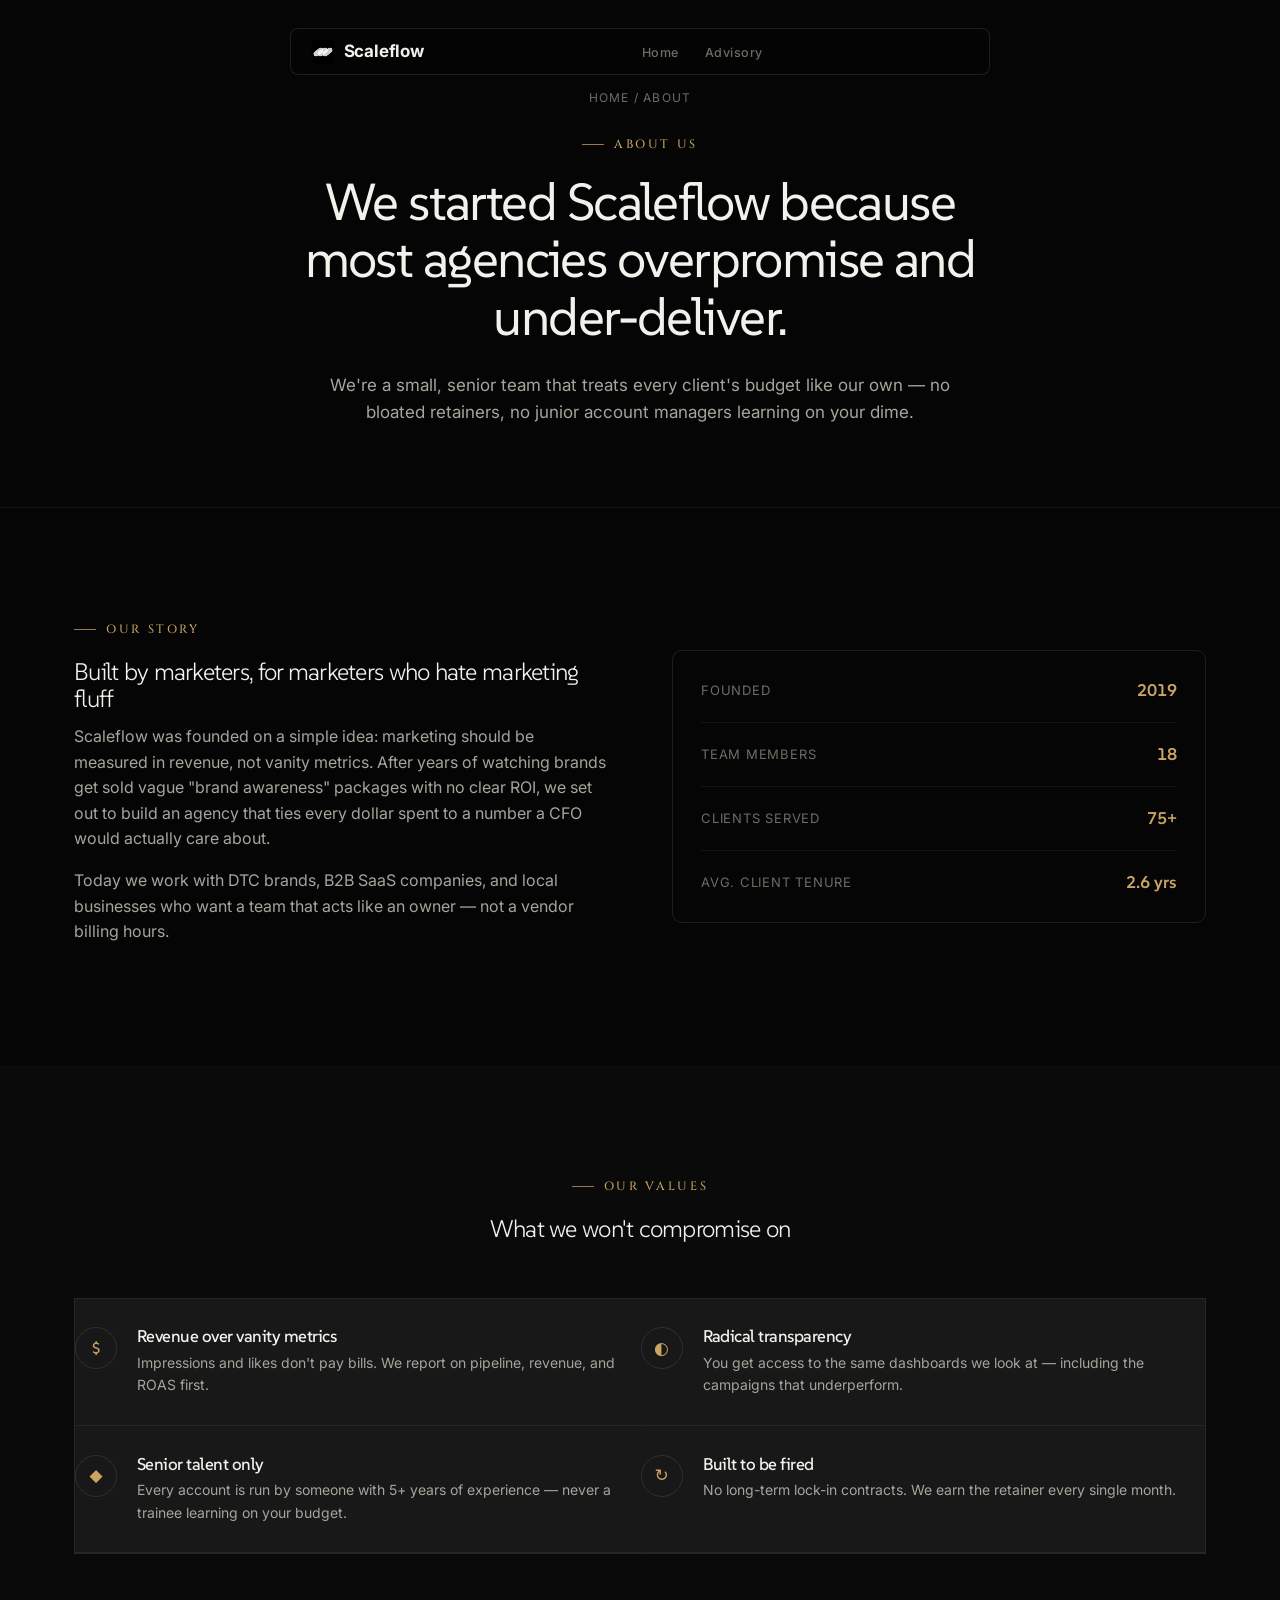
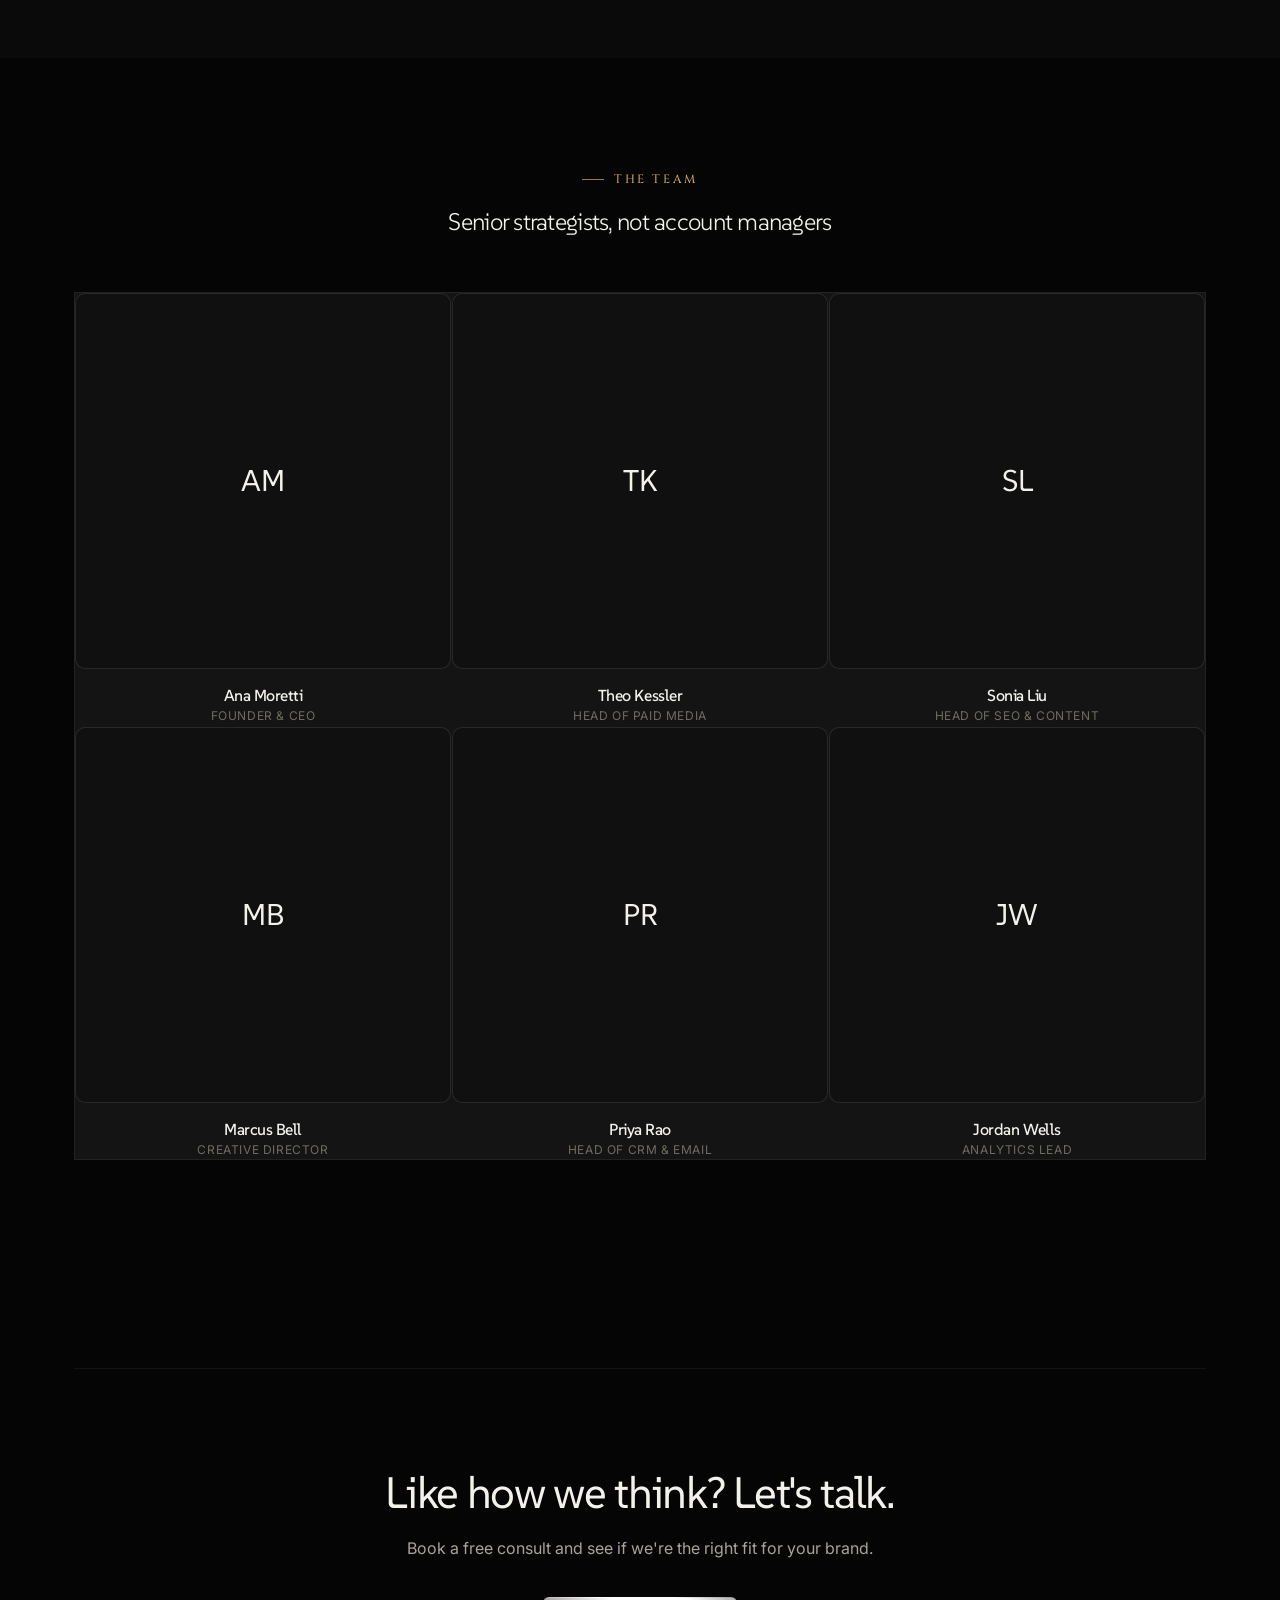
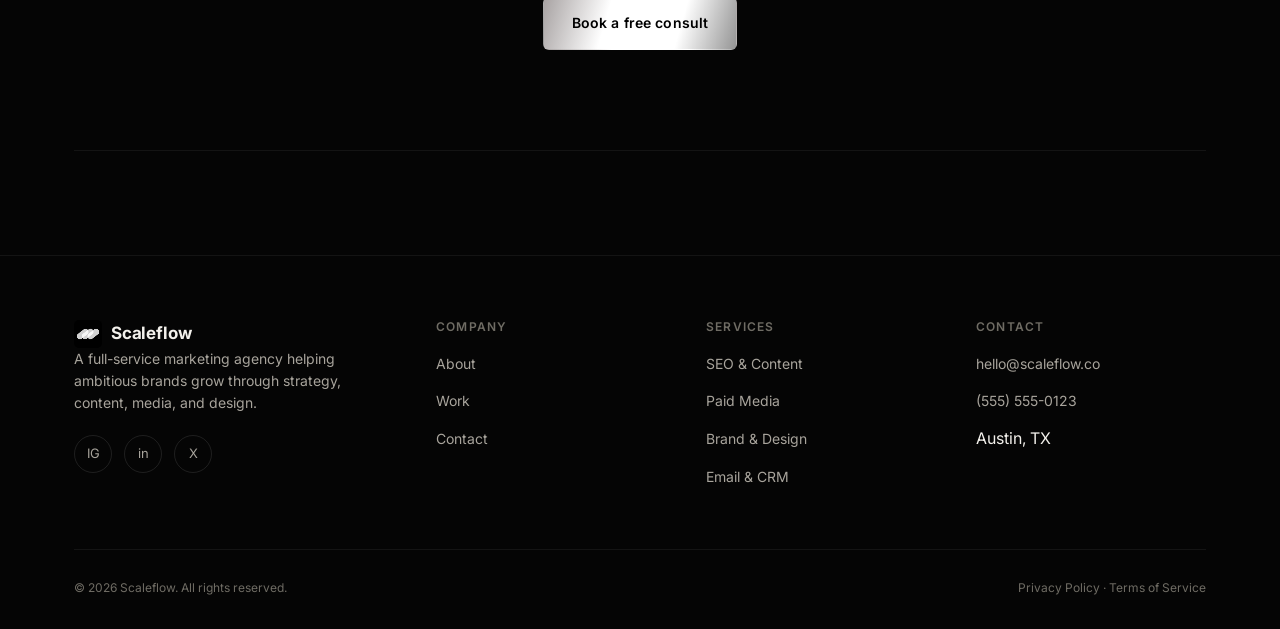
==== about.html @ 157eae17 "Wire up the logo icon and fix hero dots overlapping text - Use the icon-only mark (images/Scaleflow " ====
<!DOCTYPE html>
<html lang="en">
<head>
  <meta charset="UTF-8" />
  <meta name="viewport" content="width=device-width, initial-scale=1.0" />
  <title>About — Scaleflow</title>
  <meta name="description" content="Meet Scaleflow — our story, values, and the team behind the work." />
  <link rel="preconnect" href="https://fonts.googleapis.com" />
  <link rel="preconnect" href="https://fonts.gstatic.com" crossorigin />
  <link href="https://fonts.googleapis.com/css2?family=Inter:wght@400;500;600;700&family=Outfit:wght@300;400;500;600;700&family=SUSE:wght@300;400;500;600&family=Cinzel:wght@400;500;600&display=swap" rel="stylesheet" />
  <link rel="stylesheet" href="css/styles.css" />
</head>
<body>

  <header class="site-header">
    <nav class="nav">
      <a href="index.html" class="brand"><img src="images/Scaleflow (1).svg" alt="" class="brand-icon" />Scaleflow</a>
      <ul class="nav-links">
        <li><a href="index.html">Home</a></li>
        <li><a href="advisory.html">Advisory</a></li>
      </ul>
      <div class="nav-cta">
        <button class="nav-toggle" aria-label="Toggle menu" aria-expanded="false">
          <span></span><span></span><span></span>
        </button>
      </div>
    </nav>
  </header>

  <main>

    <section class="page-hero">
      <div class="container">
        <div class="breadcrumb"><a href="index.html">Home</a> / About</div>
        <div class="eyebrow">About us</div>
        <h1>We started Scaleflow because most agencies overpromise and under-deliver.</h1>
        <p>We're a small, senior team that treats every client's budget like our own — no bloated retainers, no junior account managers learning on your dime.</p>
      </div>
    </section>

    <section>
      <div class="container two-col">
        <div class="reveal">
          <div class="eyebrow">Our story</div>
          <h2>Built by marketers, for marketers who hate marketing fluff</h2>
          <p>Scaleflow was founded on a simple idea: marketing should be measured in revenue, not vanity metrics. After years of watching brands get sold vague "brand awareness" packages with no clear ROI, we set out to build an agency that ties every dollar spent to a number a CFO would actually care about.</p>
          <p>Today we work with DTC brands, B2B SaaS companies, and local businesses who want a team that acts like an owner — not a vendor billing hours.</p>
        </div>
        <div class="reveal">
          <div class="info-panel">
            <div class="info-row">
              <span class="k">Founded</span>
              <span class="v">2019</span>
            </div>
            <div class="info-row">
              <span class="k">Team members</span>
              <span class="v">18</span>
            </div>
            <div class="info-row">
              <span class="k">Clients served</span>
              <span class="v">75+</span>
            </div>
            <div class="info-row">
              <span class="k">Avg. client tenure</span>
              <span class="v">2.6 yrs</span>
            </div>
          </div>
        </div>
      </div>
    </section>

    <!-- Values -->
    <section style="background: var(--color-bg-alt);">
      <div class="container">
        <div class="section-head center">
          <div class="eyebrow" style="justify-content:center;">Our values</div>
          <h2>What we won't compromise on</h2>
        </div>
        <div class="grid grid-2">
          <div class="value-item reveal">
            <div class="card-icon">$</div>
            <div>
              <h3>Revenue over vanity metrics</h3>
              <p>Impressions and likes don't pay bills. We report on pipeline, revenue, and ROAS first.</p>
            </div>
          </div>
          <div class="value-item reveal">
            <div class="card-icon">◐</div>
            <div>
              <h3>Radical transparency</h3>
              <p>You get access to the same dashboards we look at — including the campaigns that underperform.</p>
            </div>
          </div>
          <div class="value-item reveal">
            <div class="card-icon">◆</div>
            <div>
              <h3>Senior talent only</h3>
              <p>Every account is run by someone with 5+ years of experience — never a trainee learning on your budget.</p>
            </div>
          </div>
          <div class="value-item reveal">
            <div class="card-icon">↻</div>
            <div>
              <h3>Built to be fired</h3>
              <p>No long-term lock-in contracts. We earn the retainer every single month.</p>
            </div>
          </div>
        </div>
      </div>
    </section>

    <!-- Team -->
    <section>
      <div class="container">
        <div class="section-head center">
          <div class="eyebrow" style="justify-content:center;">The team</div>
          <h2>Senior strategists, not account managers</h2>
        </div>
        <div class="grid grid-3">
          <div class="team-card reveal">
            <div class="team-avatar">AM</div>
            <h3>Ana Moretti</h3>
            <div class="role">Founder &amp; CEO</div>
          </div>
          <div class="team-card reveal">
            <div class="team-avatar">TK</div>
            <h3>Theo Kessler</h3>
            <div class="role">Head of Paid Media</div>
          </div>
          <div class="team-card reveal">
            <div class="team-avatar">SL</div>
            <h3>Sonia Liu</h3>
            <div class="role">Head of SEO &amp; Content</div>
          </div>
          <div class="team-card reveal">
            <div class="team-avatar">MB</div>
            <h3>Marcus Bell</h3>
            <div class="role">Creative Director</div>
          </div>
          <div class="team-card reveal">
            <div class="team-avatar">PR</div>
            <h3>Priya Rao</h3>
            <div class="role">Head of CRM &amp; Email</div>
          </div>
          <div class="team-card reveal">
            <div class="team-avatar">JW</div>
            <h3>Jordan Wells</h3>
            <div class="role">Analytics Lead</div>
          </div>
        </div>
      </div>
    </section>

    <section>
      <div class="container">
        <div class="cta-band reveal">
          <h2>Like how we think? Let's talk.</h2>
          <p>Book a free consult and see if we're the right fit for your brand.</p>
          <div class="btn-row">
            <a href="contact.html" class="btn btn-primary">Book a free consult</a>
          </div>
        </div>
      </div>
    </section>

  </main>

  <footer class="site-footer">
    <div class="container">
      <div class="footer-grid">
        <div class="footer-col footer-brand">
          <a href="index.html" class="brand"><img src="images/Scaleflow (1).svg" alt="" class="brand-icon" />Scaleflow</a>
          <p>A full-service marketing agency helping ambitious brands grow through strategy, content, media, and design.</p>
          <div class="footer-social">
            <a href="#" aria-label="Instagram">IG</a>
            <a href="#" aria-label="LinkedIn">in</a>
            <a href="#" aria-label="X / Twitter">X</a>
          </div>
        </div>
        <div class="footer-col">
          <h4>Company</h4>
          <ul>
            <li><a href="about.html">About</a></li>
            <li><a href="work.html">Work</a></li>
            <li><a href="contact.html">Contact</a></li>
          </ul>
        </div>
        <div class="footer-col">
          <h4>Services</h4>
          <ul>
            <li><a href="services.html#seo">SEO &amp; Content</a></li>
            <li><a href="services.html#paid">Paid Media</a></li>
            <li><a href="services.html#brand">Brand &amp; Design</a></li>
            <li><a href="services.html#email">Email &amp; CRM</a></li>
          </ul>
        </div>
        <div class="footer-col">
          <h4>Contact</h4>
          <ul>
            <li><a href="mailto:hello@scaleflow.co">hello@scaleflow.co</a></li>
            <li><a href="tel:+15555550123">(555) 555-0123</a></li>
            <li>Austin, TX</li>
          </ul>
        </div>
      </div>
      <div class="footer-bottom">
        <span>© <span id="year"></span> Scaleflow. All rights reserved.</span>
        <span>Privacy Policy · Terms of Service</span>
      </div>
    </div>
  </footer>

  <script src="js/main.js"></script>
</body>
</html>
---- css/styles.css ----
/* ==========================================================================
   Scaleflow — global styles
   ========================================================================== */

:root {
  --color-bg: #050505;
  --color-bg-alt: #0a0a0a;
  --color-surface: #101010;
  --color-surface-2: #161615;
  --color-border: rgba(255, 255, 255, 0.1);
  --color-border-soft: rgba(255, 255, 255, 0.06);
  --color-text: #f3f1ec;
  --color-text-dim: #a8a49c;
  --color-text-faint: #6f6c64;
  --color-accent: #c9a463;
  --color-accent-soft: #e7cd9a;
  --color-accent-deep: #9a7a4b;
  --color-accent-ink: #16130c;

  --font-display: "SUSE", system-ui, -apple-system, sans-serif;
  --font-name: "Outfit", system-ui, -apple-system, sans-serif;
  --font-serif: "Cinzel", "Iowan Old Style", "Palatino Linotype", serif;
  --font-body: "Inter", system-ui, -apple-system, sans-serif;

  --container: 1180px;
  --radius-sm: 6px;
  --radius-md: 10px;
  --radius-lg: 18px;

  --shadow-soft: 0 30px 80px -30px rgba(0, 0, 0, 0.8);
}

*,
*::before,
*::after {
  box-sizing: border-box;
}

html {
  scroll-behavior: smooth;
}

body {
  margin: 0;
  background: var(--color-bg);
  color: var(--color-text);
  font-family: var(--font-body);
  font-size: 16px;
  line-height: 1.6;
  -webkit-font-smoothing: antialiased;
}

img {
  max-width: 100%;
  display: block;
}

a {
  color: inherit;
  text-decoration: none;
}

ul {
  margin: 0;
  padding: 0;
  list-style: none;
}

h1, h2, h3, h4 {
  font-family: var(--font-display);
  font-weight: 300;
  line-height: 1.1;
  margin: 0 0 0.5em;
  letter-spacing: -0.03em;
}

p {
  margin: 0 0 1em;
  color: var(--color-text-dim);
}

.container {
  width: 100%;
  max-width: var(--container);
  margin: 0 auto;
  padding: 0 24px;
}

section {
  padding: 104px 0;
}

@media (max-width: 720px) {
  section {
    padding: 64px 0;
  }
}

.eyebrow {
  display: inline-flex;
  align-items: center;
  gap: 10px;
  font-family: var(--font-serif);
  font-size: 12px;
  font-weight: 500;
  letter-spacing: 0.22em;
  text-transform: uppercase;
  color: var(--color-accent);
  margin-bottom: 20px;
}

.eyebrow::before {
  content: "";
  width: 22px;
  height: 1px;
  background: var(--color-accent-deep);
  display: inline-block;
}

.section-head {
  max-width: 640px;
  margin-bottom: 56px;
}

.section-head.center {
  margin-left: auto;
  margin-right: auto;
  text-align: center;
}

.section-head .eyebrow {
  justify-content: flex-start;
}

.section-head.center .eyebrow {
  justify-content: center;
}

.section-head p {
  font-size: 17px;
}

/* ---------- buttons ---------- */

.btn {
  display: inline-flex;
  align-items: center;
  justify-content: center;
  gap: 10px;
  padding: 14px 28px;
  border-radius: var(--radius-sm);
  font-family: var(--font-body);
  font-weight: 600;
  font-size: 14px;
  letter-spacing: 0.01em;
  border: 1px solid transparent;
  cursor: pointer;
  transition: transform 0.18s ease, background 0.18s ease, color 0.18s ease, border-color 0.18s ease, opacity 0.18s ease;
  white-space: nowrap;
}

.btn:hover {
  transform: translateY(-1px);
}

.btn-primary {
  background: linear-gradient(-74deg, #959595 0%, #fff 30%, #fff 67%, #a8a3a3 100%);
  color: #000;
}

.btn-primary:hover {
  opacity: 0.9;
}

.btn-ghost {
  background: transparent;
  color: var(--color-text);
  border-color: var(--color-border);
}

.btn-ghost:hover {
  border-color: rgba(255, 255, 255, 0.4);
}

.btn-block {
  width: 100%;
}

/* ---------- header / nav ---------- */

.site-header {
  position: fixed;
  top: 14px;
  left: 50%;
  transform: translateX(-50%);
  z-index: 100;
  width: min(700px, calc(100% - 24px));
  border: 1px solid var(--color-border);
  border-radius: 8px;
  background: rgba(5, 5, 5, 0.88);
  backdrop-filter: blur(14px);
  -webkit-backdrop-filter: blur(14px);
  transition: border-color 0.3s ease, background 0.3s ease;
}

@media (min-width: 900px) {
  .site-header {
    top: 28px;
  }
}

.nav {
  display: flex;
  align-items: center;
  justify-content: space-between;
  gap: 12px;
  padding: 9px 9px 9px 20px;
  max-width: none;
  margin: 0;
}

.brand {
  display: flex;
  align-items: center;
  gap: 9px;
  font-family: var(--font-body);
  font-weight: 700;
  font-size: 17px;
  letter-spacing: -0.01em;
  color: var(--color-text);
  flex-shrink: 0;
}

.brand-icon {
  height: 24px;
  width: 24px;
  border-radius: 5px;
  display: block;
}

.footer-brand .brand-icon {
  height: 28px;
  width: 28px;
}

.nav-links {
  display: flex;
  align-items: center;
  gap: 26px;
}

.nav-links a {
  display: inline-flex;
  align-items: center;
  gap: 7px;
  font-size: 12.5px;
  font-weight: 500;
  letter-spacing: 0.04em;
  color: var(--color-text-faint);
  transition: color 0.15s ease, opacity 0.15s ease;
}

.nav-links a:hover {
  opacity: 0.75;
}

.nav-links a.active {
  color: var(--color-text);
}

.nav-links a.active::before {
  content: "";
  width: 6px;
  height: 6px;
  background: var(--color-text);
  transform: rotate(45deg);
  display: inline-block;
  flex-shrink: 0;
}

.nav-cta {
  display: flex;
  align-items: center;
  gap: 18px;
  flex-shrink: 0;
}

.nav-toggle {
  display: none;
  flex-direction: column;
  gap: 5px;
  background: none;
  border: none;
  cursor: pointer;
  padding: 6px;
}

.nav-toggle span {
  width: 22px;
  height: 1px;
  background: var(--color-text);
  transition: transform 0.2s ease, opacity 0.2s ease;
}

@media (max-width: 900px) {
  .nav-cta .btn-ghost {
    display: none;
  }

  .nav-toggle {
    display: flex;
  }

  .nav-links {
    position: absolute;
    top: calc(100% + 10px);
    left: 0;
    right: 0;
    flex-direction: column;
    align-items: flex-start;
    gap: 0;
    background: var(--color-bg-alt);
    border: 1px solid var(--color-border);
    border-radius: 8px;
    padding: 8px 20px 16px;
    transform: translateY(-12px);
    opacity: 0;
    pointer-events: none;
    transition: transform 0.25s ease, opacity 0.25s ease;
  }

  .nav-links.open {
    transform: translateY(0);
    opacity: 1;
    pointer-events: auto;
  }

  .nav-links a {
    padding: 14px 0;
    width: 100%;
    border-bottom: 1px solid var(--color-border-soft);
  }
}

/* ---------- glow backdrop (signature sonar-ring motif) ---------- */

.glow-backdrop {
  position: relative;
  overflow: hidden;
  background: var(--color-bg);
}

.glow-backdrop::before {
  content: "";
  position: absolute;
  inset: 0;
  background-image: repeating-radial-gradient(
    circle at 50% 118%,
    rgba(201, 164, 99, 0.16) 0px,
    rgba(201, 164, 99, 0.16) 1px,
    transparent 1px,
    transparent 54px
  );
  -webkit-mask-image: radial-gradient(circle at 50% 118%, black 0%, black 38%, transparent 72%);
  mask-image: radial-gradient(circle at 50% 118%, black 0%, black 38%, transparent 72%);
  pointer-events: none;
}

.glow-backdrop > * {
  position: relative;
}

/* ---------- hero ---------- */

.hero {
  padding: 140px 0 120px;
  text-align: center;
}

.hero-inner {
  max-width: 780px;
  margin: 0 auto;
}

.hero h1 {
  font-size: clamp(38px, 6vw, 68px);
  font-weight: 400;
}

.hero-lede {
  font-size: 18px;
  max-width: 520px;
  margin: 0 auto 40px;
}

.hero-actions {
  display: flex;
  gap: 16px;
  flex-wrap: wrap;
  justify-content: center;
  margin-bottom: 64px;
}

.hero-stats {
  display: flex;
  gap: 56px;
  flex-wrap: wrap;
  justify-content: center;
}

.hero-stat .num {
  font-family: var(--font-display);
  font-size: 30px;
  font-weight: 600;
  color: var(--color-accent);
}

.hero-stat .label {
  font-size: 12px;
  color: var(--color-text-faint);
  text-transform: uppercase;
  letter-spacing: 0.1em;
  margin-top: 4px;
}

@media (max-width: 720px) {
  .hero {
    padding: 96px 0 80px;
  }

  .hero-stats {
    gap: 32px;
  }
}

/* ---------- logo strip ---------- */

.logo-strip {
  padding: 36px 0;
  border-top: 1px solid var(--color-border-soft);
  border-bottom: 1px solid var(--color-border-soft);
  overflow: hidden;
}

.logo-strip-inner {
  display: flex;
  flex-direction: column;
  gap: 20px;
}

.logo-strip .tag {
  font-size: 12px;
  color: var(--color-text-faint);
  text-transform: uppercase;
  letter-spacing: 0.12em;
  white-space: nowrap;
  text-align: center;
}

.marquee {
  overflow: hidden;
  -webkit-mask-image: linear-gradient(90deg, transparent, black 10%, black 90%, transparent);
  mask-image: linear-gradient(90deg, transparent, black 10%, black 90%, transparent);
}

.logo-row {
  display: flex;
  align-items: center;
  gap: 64px;
  width: max-content;
  font-family: var(--font-display);
  font-weight: 500;
  font-size: 19px;
  color: var(--color-text-faint);
  animation: marquee-scroll 28s linear infinite;
}

.logo-row span {
  white-space: nowrap;
  transition: color 0.2s ease;
}

.logo-row span:hover {
  color: var(--color-accent);
}

@keyframes marquee-scroll {
  from { transform: translateX(0); }
  to { transform: translateX(-50%); }
}

@media (prefers-reduced-motion: reduce) {
  .logo-row {
    animation: none;
    flex-wrap: wrap;
    justify-content: center;
  }
}

/* ---------- cards / grids ---------- */

.grid {
  display: grid;
  gap: 1px;
  background: var(--color-border-soft);
  border: 1px solid var(--color-border-soft);
}

.grid-3 {
  grid-template-columns: repeat(3, 1fr);
}

.grid-2 {
  grid-template-columns: repeat(2, 1fr);
}

@media (max-width: 900px) {
  .grid-3 {
    grid-template-columns: repeat(2, 1fr);
  }
}

@media (max-width: 640px) {
  .grid-3,
  .grid-2 {
    grid-template-columns: 1fr;
  }
}

.card {
  background: var(--color-bg);
  padding: 36px 32px;
  transition: background 0.2s ease;
}

.card:hover {
  background: var(--color-surface);
}

.card-icon {
  width: 42px;
  height: 42px;
  border-radius: 50%;
  display: grid;
  place-items: center;
  border: 1px solid var(--color-border);
  color: var(--color-accent);
  margin-bottom: 22px;
  font-size: 17px;
  font-family: var(--font-display);
  transition: border-color 0.2s ease;
}

.card:hover .card-icon,
.value-item:hover .card-icon,
.contact-info-item:hover .card-icon {
  border-color: var(--color-accent-deep);
}

.card h3 {
  font-size: 19px;
  margin-bottom: 10px;
}

.card p {
  font-size: 15px;
  margin-bottom: 0;
}

.card .learn {
  display: inline-block;
  margin-top: 18px;
  font-size: 13px;
  font-weight: 600;
  letter-spacing: 0.04em;
  color: var(--color-accent);
  border-bottom: 1px solid var(--color-accent-deep);
  padding-bottom: 2px;
}

/* ---------- process ---------- */

.process-list {
  display: flex;
  flex-direction: column;
  border-top: 1px solid var(--color-border-soft);
}

.process-item {
  display: grid;
  grid-template-columns: 90px 1fr;
  gap: 24px;
  padding: 32px 0;
  border-bottom: 1px solid var(--color-border-soft);
  align-items: baseline;
}

.process-item .idx {
  font-family: var(--font-serif);
  font-size: 24px;
  font-weight: 500;
  color: var(--color-accent-deep);
}

.process-item h3 {
  font-size: 20px;
  margin-bottom: 6px;
}

.process-item p {
  margin-bottom: 0;
}

@media (max-width: 640px) {
  .process-item {
    grid-template-columns: 1fr;
    gap: 6px;
  }
}

/* ---------- work / portfolio ---------- */

.work-card {
  overflow: hidden;
  background: var(--color-bg);
  transition: background 0.2s ease;
}

.work-card:hover {
  background: var(--color-surface);
}

.work-thumb {
  height: 200px;
  display: flex;
  align-items: flex-end;
  padding: 20px;
  position: relative;
  background: linear-gradient(160deg, #1c1c1c, #0a0a0a);
}

.work-thumb .tag-pill {
  background: rgba(0, 0, 0, 0.5);
  border: 1px solid rgba(255, 255, 255, 0.22);
  color: #fff;
  font-size: 11px;
  font-weight: 600;
  padding: 5px 12px;
  border-radius: 999px;
  text-transform: uppercase;
  letter-spacing: 0.08em;
}

.work-body {
  padding: 28px 32px;
}

.work-body h3 {
  font-size: 18px;
  margin-bottom: 8px;
}

.work-meta {
  display: flex;
  gap: 24px;
  margin-top: 20px;
  padding-top: 20px;
  border-top: 1px solid var(--color-border-soft);
}

.work-meta .stat-num {
  font-family: var(--font-display);
  font-weight: 600;
  color: var(--color-accent);
  font-size: 19px;
  display: block;
}

.work-meta .stat-label {
  font-size: 11px;
  color: var(--color-text-faint);
  text-transform: uppercase;
  letter-spacing: 0.08em;
}

.work-filters {
  display: flex;
  gap: 10px;
  flex-wrap: wrap;
  margin-bottom: 44px;
}

.filter-btn {
  padding: 9px 18px;
  border-radius: 999px;
  border: 1px solid var(--color-border);
  background: transparent;
  color: var(--color-text-dim);
  font-family: var(--font-body);
  font-size: 13px;
  letter-spacing: 0.02em;
  cursor: pointer;
  transition: all 0.15s ease;
}

.filter-btn:hover {
  color: var(--color-text);
  border-color: rgba(255, 255, 255, 0.4);
}

.filter-btn.active {
  background: var(--color-accent);
  border-color: var(--color-accent);
  color: var(--color-accent-ink);
  font-weight: 600;
}

/* ---------- testimonials ---------- */

.testimonial-card {
  background: var(--color-bg);
  padding: 36px 32px;
}

.stars {
  color: var(--color-accent);
  letter-spacing: 2px;
  margin-bottom: 18px;
  font-size: 14px;
}

.testimonial-card blockquote {
  margin: 0 0 26px;
  font-size: 16px;
  color: var(--color-text);
  font-family: var(--font-display);
  font-weight: 400;
  line-height: 1.45;
}

.testimonial-person {
  display: flex;
  align-items: center;
  gap: 12px;
}

.avatar {
  width: 40px;
  height: 40px;
  border-radius: 50%;
  border: 1px solid var(--color-border);
  display: grid;
  place-items: center;
  color: var(--color-text);
  font-weight: 500;
  font-family: var(--font-display);
  font-size: 14px;
}

.testimonial-person .name {
  font-weight: 600;
  font-size: 14px;
}

.testimonial-person .role {
  font-size: 12px;
  color: var(--color-text-faint);
}

/* ---------- CTA band ---------- */

.cta-band {
  text-align: center;
  position: relative;
  padding: 100px 24px;
  border-top: 1px solid var(--color-border-soft);
  border-bottom: 1px solid var(--color-border-soft);
}

.cta-band h2 {
  font-size: clamp(28px, 4.4vw, 44px);
  font-weight: 400;
  max-width: 640px;
  margin: 0 auto 18px;
  position: relative;
}

.cta-band p {
  max-width: 480px;
  margin: 0 auto 36px;
  position: relative;
}

.cta-band .btn-row {
  display: flex;
  gap: 16px;
  justify-content: center;
  flex-wrap: wrap;
  position: relative;
}

@media (max-width: 640px) {
  .cta-band {
    padding: 64px 24px;
  }
}

/* ---------- footer ---------- */

.site-footer {
  border-top: 1px solid var(--color-border-soft);
  padding: 64px 0 32px;
}

.footer-grid {
  display: grid;
  grid-template-columns: 1.4fr 1fr 1fr 1fr;
  gap: 40px;
  margin-bottom: 48px;
}

@media (max-width: 900px) {
  .footer-grid {
    grid-template-columns: 1fr 1fr;
  }
}

@media (max-width: 560px) {
  .footer-grid {
    grid-template-columns: 1fr;
  }
}

.footer-col h4 {
  font-size: 12px;
  text-transform: uppercase;
  letter-spacing: 0.1em;
  color: var(--color-text-faint);
  margin-bottom: 18px;
  font-family: var(--font-body);
  font-weight: 600;
}

.footer-col ul li {
  margin-bottom: 12px;
}

.footer-col ul a {
  font-size: 14px;
  color: var(--color-text-dim);
  transition: color 0.15s ease;
}

.footer-col ul a:hover {
  color: var(--color-text);
}

.footer-brand p {
  font-size: 14px;
  max-width: 280px;
}

.footer-social {
  display: flex;
  gap: 12px;
  margin-top: 20px;
}

.footer-social a {
  width: 38px;
  height: 38px;
  border-radius: 50%;
  border: 1px solid var(--color-border);
  display: grid;
  place-items: center;
  font-size: 13px;
  color: var(--color-text-dim);
  transition: all 0.15s ease;
}

.footer-social a:hover {
  border-color: var(--color-accent-deep);
  color: var(--color-accent);
}

.footer-bottom {
  display: flex;
  justify-content: space-between;
  align-items: center;
  flex-wrap: wrap;
  gap: 12px;
  padding-top: 28px;
  border-top: 1px solid var(--color-border-soft);
  font-size: 12px;
  color: var(--color-text-faint);
}

/* ---------- page hero (inner pages) ---------- */

.page-hero {
  padding: 88px 0 64px;
  border-bottom: 1px solid var(--color-border-soft);
  text-align: center;
}

.page-hero .container {
  max-width: 720px;
}

.page-hero h1 {
  font-size: clamp(32px, 5.4vw, 52px);
  font-weight: 400;
}

.page-hero p {
  font-size: 17px;
}

.breadcrumb {
  font-size: 12px;
  color: var(--color-text-faint);
  margin-bottom: 20px;
  text-transform: uppercase;
  letter-spacing: 0.1em;
}

.breadcrumb a {
  color: var(--color-text-faint);
}

.breadcrumb a:hover {
  color: var(--color-text);
}

/* ---------- services detail ---------- */

.service-detail {
  display: grid;
  grid-template-columns: 60px 1fr;
  gap: 28px;
  padding: 44px 0;
  border-bottom: 1px solid var(--color-border-soft);
}

.service-detail:last-child {
  border-bottom: none;
}

.service-detail .num {
  font-family: var(--font-serif);
  font-size: 15px;
  color: var(--color-accent-deep);
  font-weight: 500;
}

.service-detail h3 {
  font-size: 25px;
  font-weight: 400;
  margin-bottom: 12px;
}

.service-detail .tags {
  display: flex;
  gap: 8px;
  flex-wrap: wrap;
  margin-top: 20px;
}

.service-detail .tags span {
  font-size: 11px;
  padding: 6px 13px;
  border-radius: 999px;
  color: var(--color-text-dim);
  border: 1px solid var(--color-border);
  text-transform: uppercase;
  letter-spacing: 0.05em;
}

@media (max-width: 640px) {
  .service-detail {
    grid-template-columns: 1fr;
    gap: 12px;
  }
}

/* ---------- pricing ---------- */

.pricing-card {
  background: var(--color-bg);
  border: 1px solid var(--color-border);
  border-radius: var(--radius-md);
  padding: 40px 32px;
  display: flex;
  flex-direction: column;
}

.pricing-card.featured {
  border-color: var(--color-accent-deep);
  background: var(--color-surface);
  position: relative;
}

.pricing-badge {
  position: absolute;
  top: -14px;
  right: 24px;
  background: linear-gradient(135deg, var(--color-accent-soft), var(--color-accent-deep));
  color: var(--color-accent-ink);
  font-size: 11px;
  font-weight: 700;
  padding: 6px 14px;
  border-radius: 999px;
  text-transform: uppercase;
  letter-spacing: 0.06em;
}

.pricing-card h3 {
  font-weight: 400;
  font-size: 20px;
}

.pricing-card .price {
  font-family: var(--font-display);
  font-size: 40px;
  font-weight: 400;
  margin: 16px 0 4px;
}

.pricing-card .price span {
  font-size: 13px;
  color: var(--color-text-faint);
  font-weight: 400;
  font-family: var(--font-body);
}

.pricing-card ul {
  margin: 26px 0 30px;
  flex-grow: 1;
}

.pricing-card ul li {
  font-size: 14px;
  color: var(--color-text-dim);
  padding: 8px 0;
  display: flex;
  gap: 10px;
  align-items: flex-start;
  border-top: 1px solid var(--color-border-soft);
}

.pricing-card ul li:first-child {
  border-top: none;
}

.pricing-card ul li::before {
  content: "＋";
  color: var(--color-text-faint);
}

/* ---------- team ---------- */

.team-card {
  text-align: center;
}

.team-avatar {
  width: 100%;
  aspect-ratio: 1;
  border-radius: var(--radius-md);
  background: var(--color-surface);
  border: 1px solid var(--color-border);
  display: grid;
  place-items: center;
  font-family: var(--font-display);
  font-size: 30px;
  font-weight: 400;
  color: var(--color-text);
  margin-bottom: 18px;
}

.team-card h3 {
  font-size: 16px;
  margin-bottom: 2px;
  font-weight: 500;
}

.team-card .role {
  font-size: 12px;
  color: var(--color-text-faint);
  text-transform: uppercase;
  letter-spacing: 0.05em;
}

/* ---------- values ---------- */

.value-item {
  display: flex;
  gap: 20px;
  align-items: flex-start;
  padding: 28px 0;
  border-bottom: 1px solid var(--color-border-soft);
}

.value-item .card-icon {
  flex-shrink: 0;
  margin-bottom: 0;
}

.value-item h3 {
  font-size: 17px;
  margin-bottom: 6px;
  font-weight: 500;
}

.value-item p {
  font-size: 14px;
  margin-bottom: 0;
}

/* ---------- contact ---------- */

.contact-grid {
  display: grid;
  grid-template-columns: 1fr 1fr;
  gap: 64px;
  align-items: flex-start;
}

@media (max-width: 900px) {
  .contact-grid {
    grid-template-columns: 1fr;
  }
}

.contact-info-item {
  display: flex;
  gap: 18px;
  padding: 22px 0;
  border-bottom: 1px solid var(--color-border-soft);
}

.contact-info-item:first-child {
  padding-top: 0;
}

.contact-info-item .card-icon {
  margin-bottom: 0;
  flex-shrink: 0;
}

.contact-info-item h4 {
  font-size: 14px;
  margin-bottom: 4px;
  font-weight: 500;
}

.contact-info-item p {
  font-size: 14px;
  margin-bottom: 0;
}

.form-field {
  margin-bottom: 22px;
}

.form-field label {
  display: block;
  font-size: 12px;
  font-weight: 600;
  color: var(--color-text-faint);
  margin-bottom: 9px;
  text-transform: uppercase;
  letter-spacing: 0.08em;
}

.form-field input,
.form-field select,
.form-field textarea {
  width: 100%;
  background: var(--color-surface);
  border: 1px solid var(--color-border);
  border-radius: var(--radius-sm);
  padding: 13px 16px;
  color: var(--color-text);
  font-family: var(--font-body);
  font-size: 15px;
  transition: border-color 0.15s ease;
}

.form-field input:focus,
.form-field select:focus,
.form-field textarea:focus {
  outline: none;
  border-color: var(--color-accent-deep);
}

.form-field textarea {
  resize: vertical;
  min-height: 120px;
}

.form-row {
  display: grid;
  grid-template-columns: 1fr 1fr;
  gap: 16px;
}

@media (max-width: 560px) {
  .form-row {
    grid-template-columns: 1fr;
  }
}

.form-note {
  font-size: 12px;
  color: var(--color-text-faint);
  margin-top: 16px;
}

.form-success {
  display: none;
  background: var(--color-surface);
  border: 1px solid var(--color-border);
  border-radius: var(--radius-md);
  padding: 36px;
  text-align: center;
}

.form-success.visible {
  display: block;
}

.form-success .icon {
  width: 50px;
  height: 50px;
  border-radius: 50%;
  border: 1px solid var(--color-border);
  color: var(--color-text);
  display: grid;
  place-items: center;
  margin: 0 auto 18px;
  font-size: 20px;
  font-family: var(--font-display);
}

.form-success h3 {
  font-weight: 400;
}

/* ---------- faq ---------- */

.faq-list {
  display: flex;
  flex-direction: column;
  gap: 10px;
}

.faq-item {
  border: 1px solid var(--color-border-soft);
  border-radius: var(--radius-sm);
  padding: 0 22px;
}

.faq-question {
  width: 100%;
  background: none;
  border: none;
  color: var(--color-text);
  text-align: left;
  padding: 22px 0;
  font-family: var(--font-body);
  font-size: 15px;
  font-weight: 600;
  cursor: pointer;
  display: flex;
  justify-content: space-between;
  align-items: center;
  gap: 20px;
}

.faq-icon {
  font-size: 17px;
  color: var(--color-text-faint);
  transition: transform 0.2s ease;
  flex-shrink: 0;
}

.faq-item.open .faq-icon {
  transform: rotate(45deg);
}

.faq-answer {
  max-height: 0;
  overflow: hidden;
  transition: max-height 0.25s ease;
}

.faq-answer p {
  padding-bottom: 22px;
  font-size: 14px;
  margin: 0;
}

/* ---------- reveal animation ---------- */

.reveal {
  opacity: 0;
  transform: translateY(18px);
  transition: opacity 0.6s ease, transform 0.6s ease;
}

.reveal.in-view {
  opacity: 1;
  transform: translateY(0);
}

/* ---------- misc ---------- */

.two-col {
  display: grid;
  grid-template-columns: 1fr 1fr;
  gap: 64px;
  align-items: center;
}

@media (max-width: 900px) {
  .two-col {
    grid-template-columns: 1fr;
    gap: 32px;
  }
}

.info-panel {
  border: 1px solid var(--color-border);
  border-radius: var(--radius-md);
  padding: 8px 28px;
}

.info-row {
  display: flex;
  align-items: center;
  justify-content: space-between;
  padding: 18px 0;
  border-bottom: 1px solid var(--color-border-soft);
}

.info-row:last-child {
  border-bottom: none;
}

.info-row .k {
  font-size: 13px;
  color: var(--color-text-faint);
  text-transform: uppercase;
  letter-spacing: 0.06em;
}

.info-row .v {
  font-family: var(--font-display);
  font-weight: 600;
  color: var(--color-accent);
  font-size: 17px;
}

.stat-block {
  display: grid;
  grid-template-columns: repeat(4, 1fr);
  gap: 24px;
  text-align: center;
}

@media (max-width: 720px) {
  .stat-block {
    grid-template-columns: repeat(2, 1fr);
  }
}

.stat-block .num {
  font-family: var(--font-display);
  font-size: clamp(32px, 4vw, 44px);
  font-weight: 600;
  color: var(--color-accent);
}

.stat-block .label {
  font-size: 12px;
  color: var(--color-text-faint);
  text-transform: uppercase;
  letter-spacing: 0.08em;
}

.divider-line {
  height: 1px;
  background: var(--color-border-soft);
  border: none;
  margin: 0;
}

/* ---------- full-height hero ---------- */

.real-hero {
  position: relative;
  padding: 0;
  min-height: 640px;
  height: 100vh;
  max-height: 900px;
  width: 100%;
  overflow: hidden;
  display: flex;
  align-items: center;
  justify-content: center;
  text-align: center;
  background:
    radial-gradient(ellipse 80% 60% at 50% 20%, rgba(255, 255, 255, 0.08), transparent 60%),
    linear-gradient(180deg, #131313 0%, #050505 65%, #000 100%);
}

.real-hero::before {
  content: "";
  position: absolute;
  inset: 0;
  background-image: repeating-linear-gradient(
    115deg,
    rgba(255, 255, 255, 0.035) 0px,
    rgba(255, 255, 255, 0.035) 1px,
    transparent 1px,
    transparent 46px
  );
}

.world-dots {
  position: absolute;
  left: 50%;
  bottom: -6%;
  top: auto;
  transform: translateX(-50%);
  width: min(1400px, 150%);
  max-width: none;
  opacity: 0.16;
  pointer-events: none;
  -webkit-mask-image: linear-gradient(to top, black 0%, black 8%, transparent 28%);
  mask-image: linear-gradient(to top, black 0%, black 8%, transparent 28%);
}

.real-hero .container {
  position: relative;
  max-width: 760px;
}

.real-hero h1 {
  font-size: clamp(36px, 6.4vw, 70px);
  font-weight: 300;
  letter-spacing: -0.03em;
  color: #fff;
}

.real-hero p {
  margin: 20px auto 0;
  max-width: 620px;
  font-size: clamp(15px, 1.6vw, 18px);
  color: rgba(255, 255, 255, 0.85);
  line-height: 1.65;
}

@media (max-width: 720px) {
  .real-hero {
    min-height: 560px;
  }
}

/* ---------- brand marquee ("Our Work") ---------- */

.brand-marquee-wrap {
  overflow: hidden;
  -webkit-mask-image: linear-gradient(90deg, transparent, black 200px, black calc(100% - 200px), transparent);
  mask-image: linear-gradient(90deg, transparent, black 200px, black calc(100% - 200px), transparent);
}

.brand-marquee-track {
  display: flex;
  gap: 16px;
  width: max-content;
  animation: marquee-scroll 34s linear infinite;
}

.brand-marquee-wrap:hover .brand-marquee-track {
  animation-play-state: paused;
}

@media (prefers-reduced-motion: reduce) {
  .brand-marquee-track {
    animation: none;
    flex-wrap: wrap;
  }
}

.brand-tile {
  position: relative;
  flex-shrink: 0;
  width: 360px;
  height: 270px;
  border-radius: 6px;
  overflow: hidden;
  background: linear-gradient(150deg, #1e1e1e, #0a0a0a 70%);
  display: flex;
  align-items: center;
  justify-content: center;
}

.brand-tile::after {
  content: "";
  position: absolute;
  inset: 0;
  background: linear-gradient(0deg, rgba(0, 0, 0, 0.6), rgba(0, 0, 0, 0.2) 55%, transparent);
}

.brand-tile span {
  position: relative;
  z-index: 1;
  font-family: var(--font-display);
  font-weight: 400;
  font-size: 22px;
  color: #fff;
}

@media (max-width: 560px) {
  .brand-tile {
    width: 280px;
    height: 210px;
  }
}

/* ---------- stat strip (What we've built) ---------- */

.stat-strip {
  display: grid;
  grid-template-columns: repeat(4, 1fr);
  gap: 24px;
  max-width: 900px;
  margin: 0 auto;
  text-align: center;
}

@media (max-width: 720px) {
  .stat-strip {
    grid-template-columns: repeat(2, 1fr);
  }
}

.stat-strip-item {
  display: flex;
  flex-direction: column;
  align-items: center;
}

.stat-strip-item .label {
  display: inline-flex;
  max-width: 100%;
  background: #1a1a1a;
  border: 1px solid rgba(255, 255, 255, 0.05);
  border-radius: 6px;
  padding: 4px 16px;
  font-family: var(--font-body);
  font-size: 13px;
  color: var(--color-text-dim);
}

.stat-strip-item .num {
  margin-top: 8px;
  font-family: var(--font-display);
  font-weight: 300;
  font-size: clamp(28px, 3.4vw, 41px);
  line-height: 1.2;
  color: #fff;
  white-space: nowrap;
}

/* ---------- founders ---------- */

.founders-intro {
  max-width: 640px;
  margin: 0 auto 56px;
  text-align: center;
}

.founders-intro p {
  font-size: 16px;
}

.founder-grid {
  display: grid;
  grid-template-columns: repeat(3, 1fr);
  gap: 20px;
}

@media (max-width: 720px) {
  .founder-grid {
    grid-template-columns: 1fr;
  }
}

.founder-card {
  position: relative;
  aspect-ratio: 4 / 5;
  border-radius: 6px;
  border: 1px solid rgba(255, 255, 255, 0.12);
  overflow: hidden;
  background: linear-gradient(160deg, var(--founder-tone, #2a2a2a), #0a0a0a 75%);
  transition: transform 0.4s ease;
}

.founder-card:hover {
  transform: scale(1.01);
}

.founder-card::after {
  content: "";
  position: absolute;
  inset: 0;
  background: linear-gradient(180deg, transparent 40%, rgba(0, 0, 0, 0.55) 75%, rgba(0, 0, 0, 0.85) 100%);
}

.founder-role {
  position: absolute;
  top: 16px;
  left: 16px;
  z-index: 1;
  display: inline-flex;
  align-items: center;
  border-radius: 6px;
  border: 1px solid rgba(255, 255, 255, 0.15);
  background: rgba(0, 0, 0, 0.6);
  backdrop-filter: blur(4px);
  padding: 4px 12px;
  font-family: var(--font-body);
  font-size: 12px;
  font-weight: 500;
  color: #fff;
}

.founder-text {
  position: absolute;
  z-index: 1;
  inset-inline: 0;
  bottom: 0;
  padding: 20px;
}

.founder-text h3 {
  font-family: var(--font-name);
  font-weight: 300;
  font-size: 21px;
  color: #fff;
  margin: 0;
}

.founder-text p {
  margin: 8px 0 0;
  font-size: 14px;
  color: rgba(255, 255, 255, 0.85);
}

.work-with-us {
  text-align: center;
  margin-top: 44px;
}

/* ---------- accolades marquee ---------- */

.accolade-strip {
  overflow: hidden;
  -webkit-mask-image: linear-gradient(90deg, transparent, black 60px, black calc(100% - 60px), transparent);
  mask-image: linear-gradient(90deg, transparent, black 60px, black calc(100% - 60px), transparent);
}

.accolade-track {
  display: flex;
  gap: 24px;
  width: max-content;
  animation: marquee-scroll 50s linear infinite;
}

.accolade-strip:hover .accolade-track {
  animation-play-state: paused;
}

@media (prefers-reduced-motion: reduce) {
  .accolade-track {
    animation: none;
    flex-wrap: wrap;
  }
}

.accolade-card {
  position: relative;
  flex: 0 0 260px;
  height: 387px;
  border-radius: 5px;
  overflow: hidden;
  background: linear-gradient(165deg, var(--accolade-tone, #1c1c1c), #050505 70%);
  box-shadow:
    inset 0 1px 0 0 rgba(255, 255, 255, 0.1),
    0 30px 50px 0 rgba(0, 0, 0, 0.4);
}

@media (min-width: 640px) {
  .accolade-card {
    flex-basis: 360px;
    height: 536px;
  }
}

.accolade-card-inner {
  position: relative;
  z-index: 1;
  padding: 24px;
}

.accolade-card-head {
  display: flex;
  align-items: center;
  gap: 12px;
}

.accolade-card .mark {
  width: 40px;
  height: 40px;
  flex-shrink: 0;
  border-radius: 6px;
  border: 1px solid rgba(255, 255, 255, 0.1);
  background: rgba(255, 255, 255, 0.05);
  display: grid;
  place-items: center;
  font-family: var(--font-display);
  font-size: 15px;
  color: #fff;
}

.accolade-card h4 {
  font-family: var(--font-body);
  font-weight: 400;
  font-size: 18px;
  color: #fff;
  margin: 0;
  flex: 1;
  min-width: 0;
}

.accolade-card p {
  margin: 18px 0 0;
  font-size: 16px;
  font-weight: 500;
  line-height: 1.6;
  color: #fff;
}

/* ---------- blueprint grid ---------- */

.blueprint-grid {
  display: grid;
  grid-template-columns: repeat(2, 1fr);
  gap: 20px;
  max-width: 1000px;
  margin: 0 auto;
}

@media (max-width: 720px) {
  .blueprint-grid {
    grid-template-columns: 1fr;
  }
}

.blueprint-card {
  border-radius: 6px;
  border: 1px solid rgba(255, 255, 255, 0.12);
  background: #000;
  padding: 20px;
}

.blueprint-media {
  aspect-ratio: 16 / 10;
  border-radius: 4px;
  overflow: hidden;
  background: linear-gradient(155deg, var(--blueprint-tone, #202020), #050505 70%);
}

.blueprint-card h3 {
  margin: 16px 0 0;
  font-family: var(--font-body);
  font-weight: 500;
  font-size: 18px;
  letter-spacing: -0.01em;
  color: var(--color-text);
}

.blueprint-card p {
  margin: 8px 0 0;
  font-size: 14px;
  line-height: 1.6;
}

.blueprint-card p strong {
  color: rgba(255, 255, 255, 0.85);
  font-weight: 600;
}

/* ---------- inside grid (top-labeled image tiles) ---------- */

.inside-grid {
  display: grid;
  grid-template-columns: repeat(2, 1fr);
  gap: 20px;
}

@media (max-width: 720px) {
  .inside-grid {
    grid-template-columns: 1fr;
  }
}

.inside-card {
  position: relative;
  aspect-ratio: 3 / 2;
  border-radius: 6px;
  border: 1px solid rgba(255, 255, 255, 0.1);
  overflow: hidden;
  background: linear-gradient(155deg, var(--inside-tone, #1e1e1e), #0a0a0a 70%);
}

.inside-text {
  position: absolute;
  inset-inline: 0;
  top: 32px;
  padding: 0 32px;
  display: flex;
  flex-direction: column;
  gap: 8px;
}

.inside-text h3 {
  font-family: var(--font-name);
  font-weight: 400;
  font-size: 22px;
  color: #fff;
  margin: 0;
}

.inside-text p {
  margin: 0;
  font-size: 15px;
  font-weight: 500;
  color: rgba(255, 255, 255, 0.6);
  max-width: 320px;
}

/* ---------- hero button row ---------- */

.hero-btn-row {
  position: relative;
  margin-top: 32px;
  display: flex;
  gap: 16px;
  justify-content: center;
  flex-wrap: wrap;
}

/* ---------- closing CTA ---------- */

.exclusive-cta {
  text-align: center;
  max-width: 1200px;
  margin: 0 auto;
  padding: 0 24px;
}

.exclusive-cta h2 {
  font-size: clamp(30px, 4.6vw, 48px);
  font-weight: 300;
  max-width: 640px;
  margin: 0 auto 14px;
}

.exclusive-cta p {
  max-width: 440px;
  margin: 0 auto 32px;
  font-size: 16px;
}
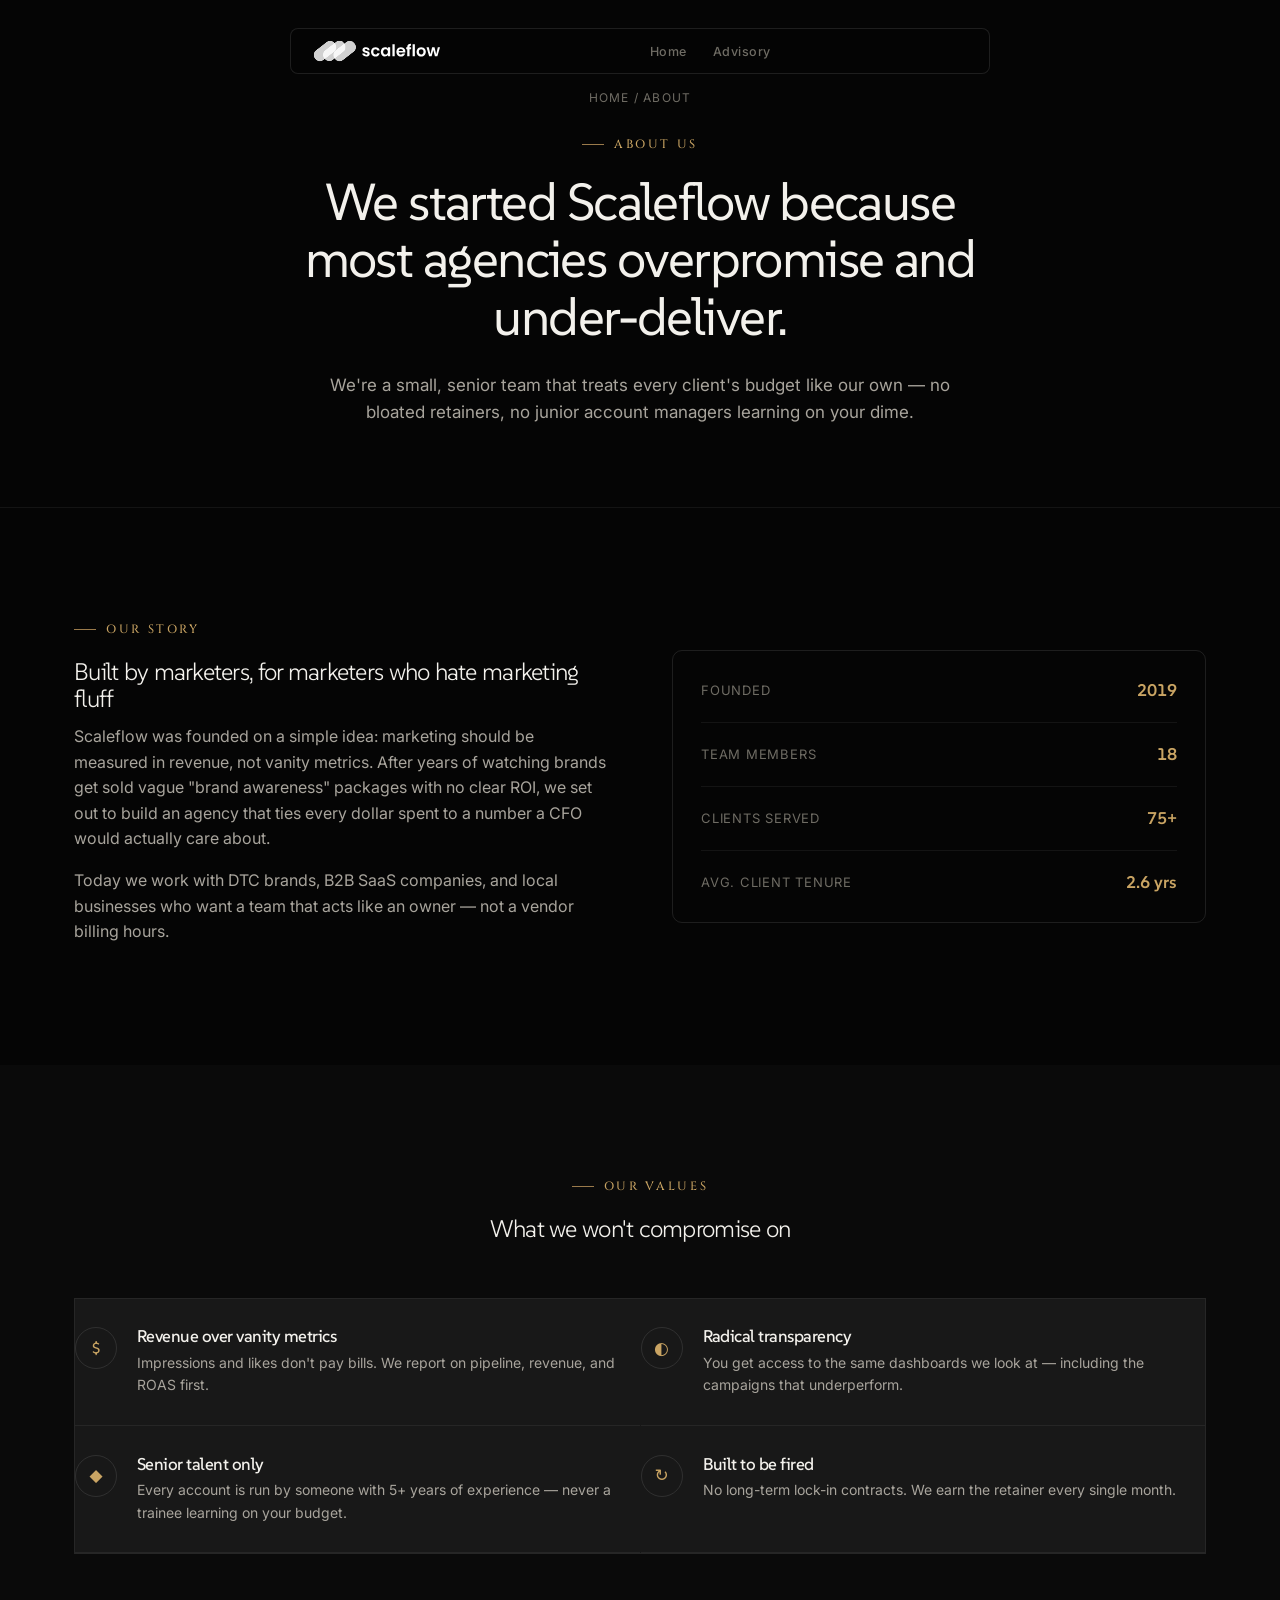
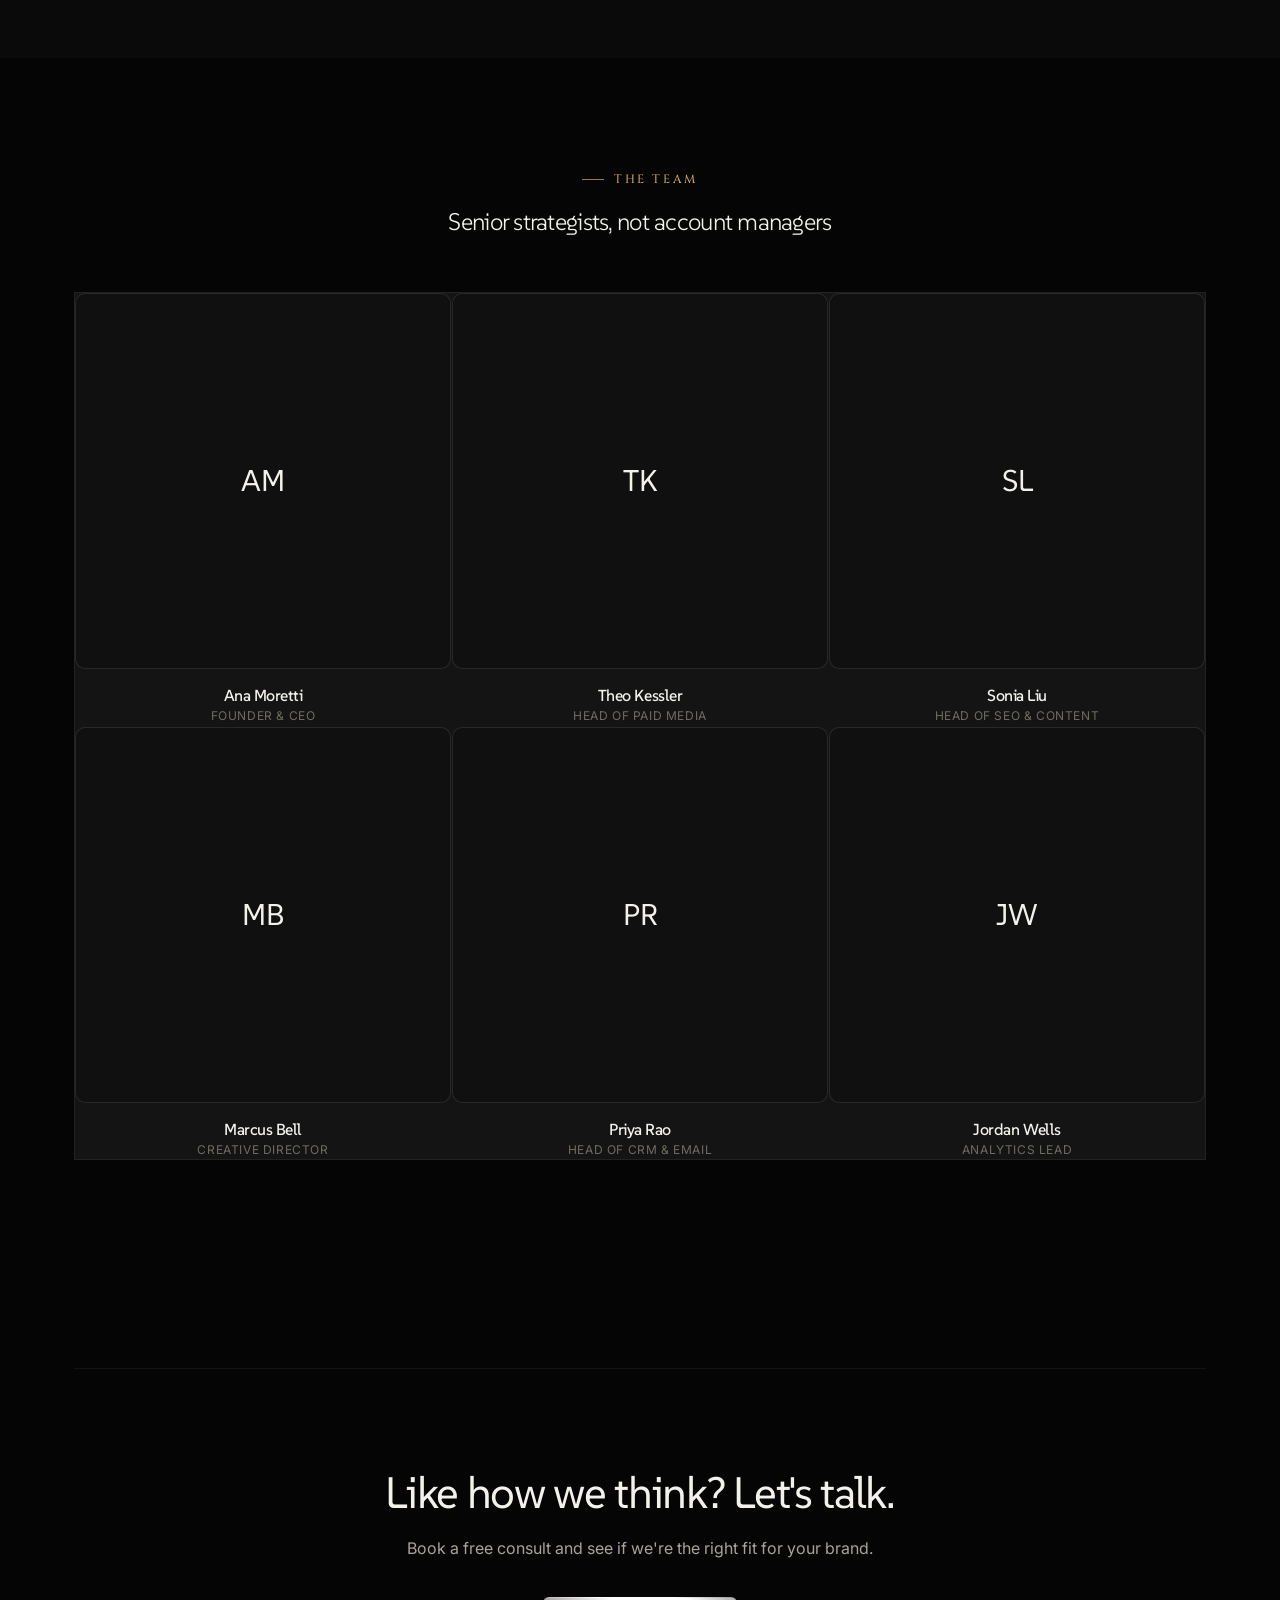
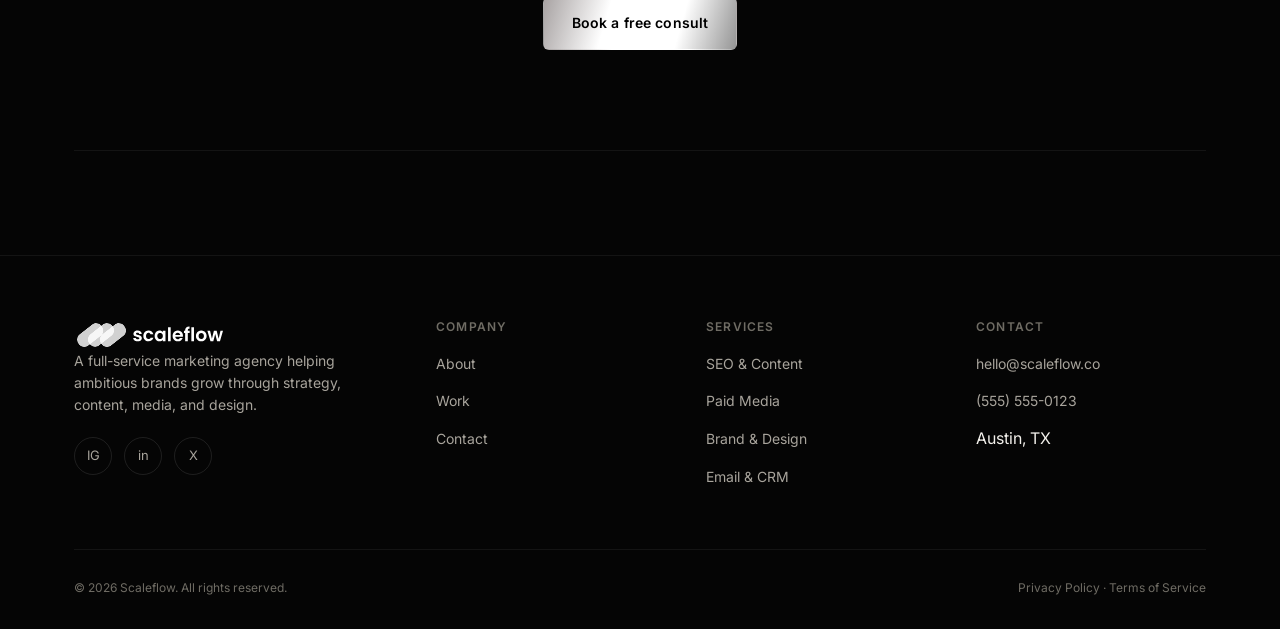
==== commit 1af13b3f: "Use the combined icon+wordmark logo file in nav and footer Switch from icon-only + separate HTML tex" ====
--- a/about.html
+++ b/about.html
@@ -14,7 +14,7 @@
 
   <header class="site-header">
     <nav class="nav">
-      <a href="index.html" class="brand"><img src="images/Scaleflow (1).svg" alt="" class="brand-icon" />Scaleflow</a>
+      <a href="index.html" class="brand"><img src="images/Scaleflow (2)-cropped.svg" alt="Scaleflow" class="brand-logo" /></a>
       <ul class="nav-links">
         <li><a href="index.html">Home</a></li>
         <li><a href="advisory.html">Advisory</a></li>
@@ -169,7 +169,7 @@
     <div class="container">
       <div class="footer-grid">
         <div class="footer-col footer-brand">
-          <a href="index.html" class="brand"><img src="images/Scaleflow (1).svg" alt="" class="brand-icon" />Scaleflow</a>
+          <a href="index.html" class="brand"><img src="images/Scaleflow (2)-cropped.svg" alt="Scaleflow" class="brand-logo" /></a>
           <p>A full-service marketing agency helping ambitious brands grow through strategy, content, media, and design.</p>
           <div class="footer-social">
             <a href="#" aria-label="Instagram">IG</a>
--- a/css/styles.css
+++ b/css/styles.css
@@ -222,25 +222,18 @@
 .brand {
   display: flex;
   align-items: center;
-  gap: 9px;
-  font-family: var(--font-body);
-  font-weight: 700;
-  font-size: 17px;
-  letter-spacing: -0.01em;
   color: var(--color-text);
   flex-shrink: 0;
 }
 
-.brand-icon {
-  height: 24px;
-  width: 24px;
-  border-radius: 5px;
+.brand-logo {
+  height: 26px;
+  width: auto;
   display: block;
 }
 
-.footer-brand .brand-icon {
-  height: 28px;
-  width: 28px;
+.footer-brand .brand-logo {
+  height: 30px;
 }
 
 .nav-links {
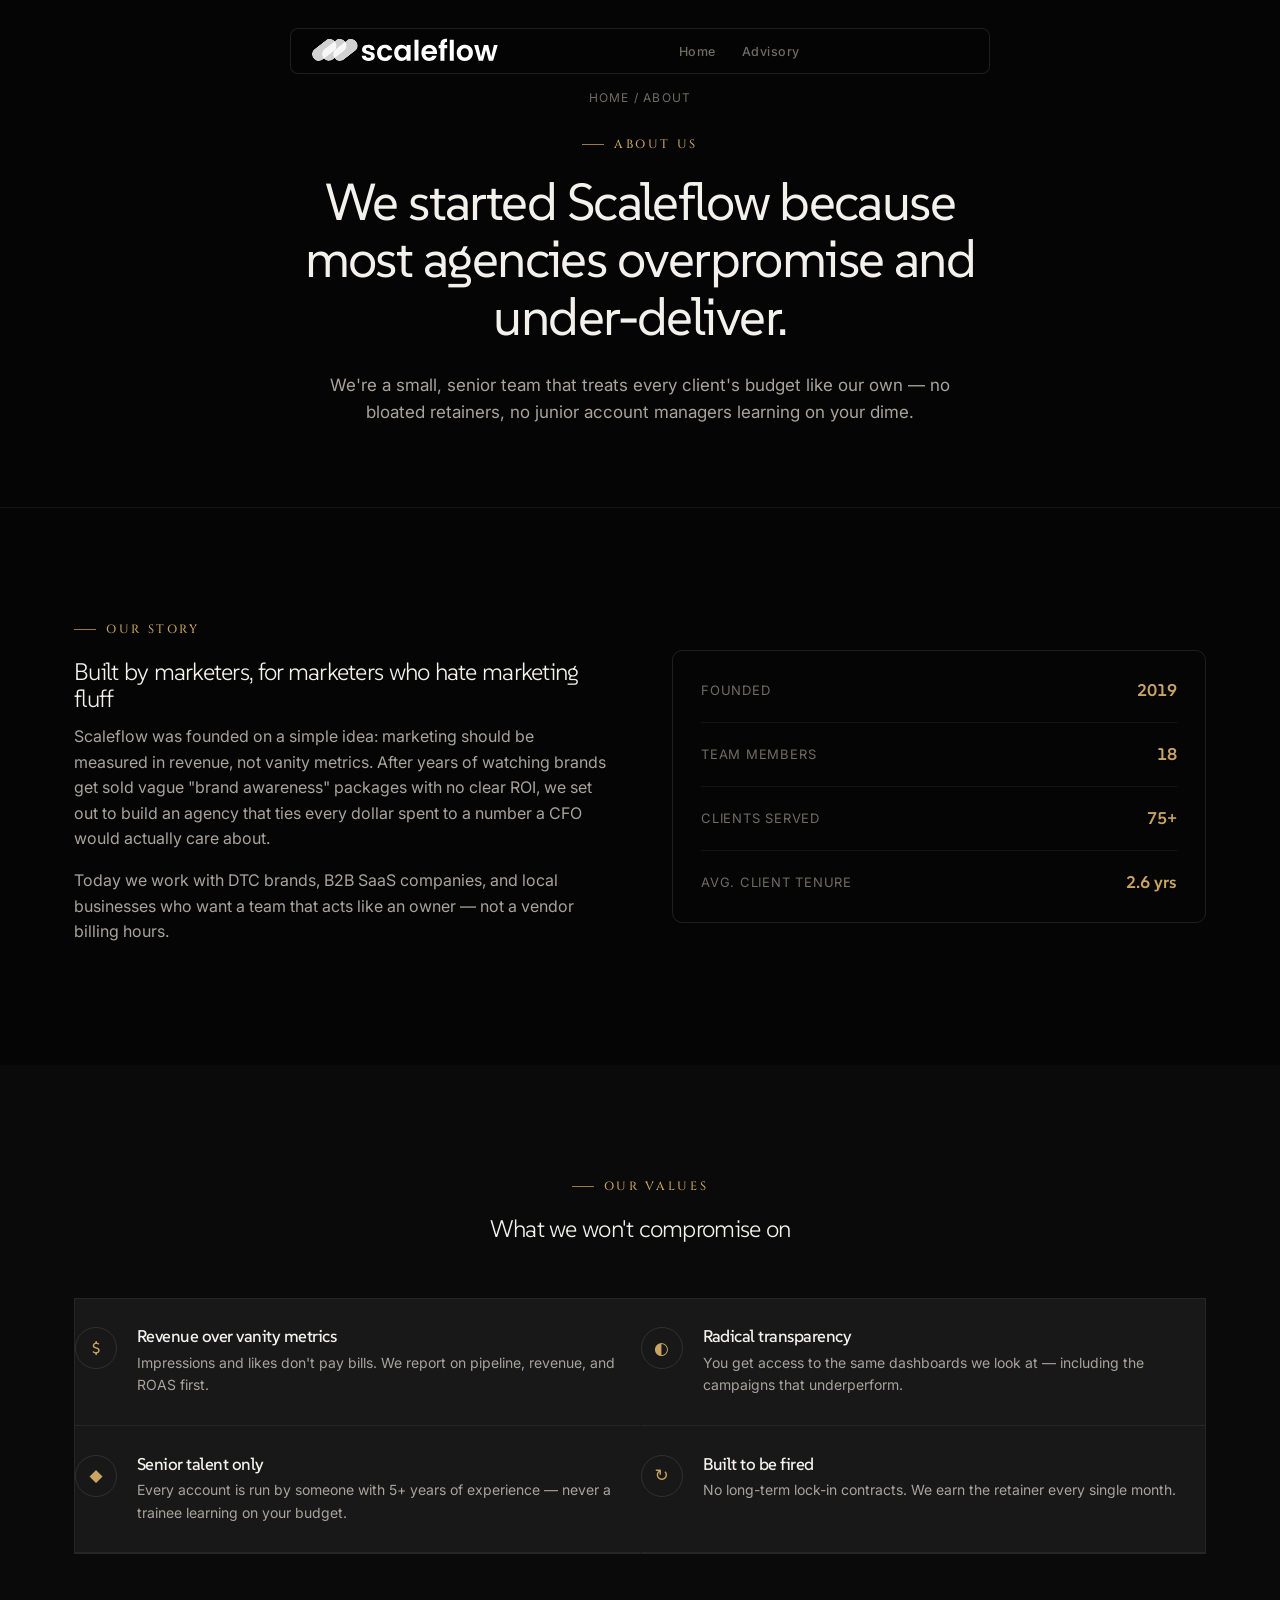
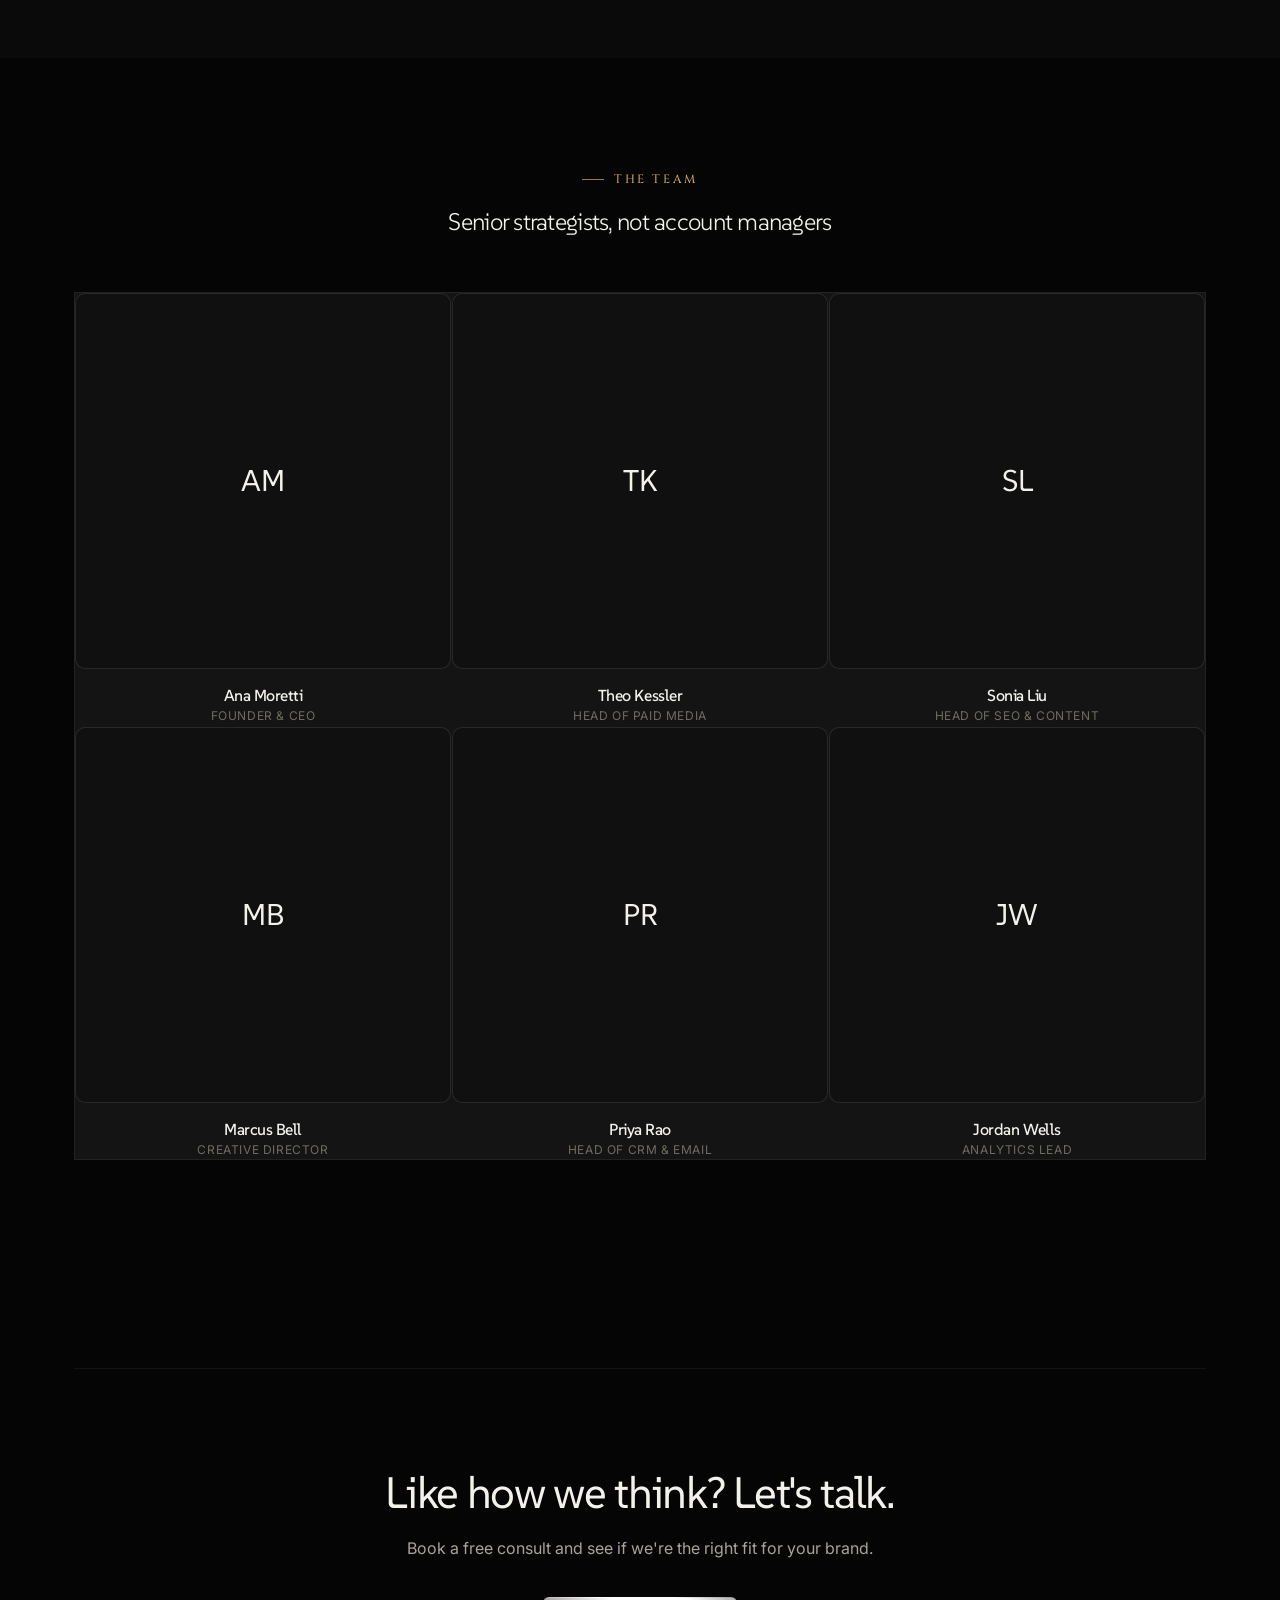
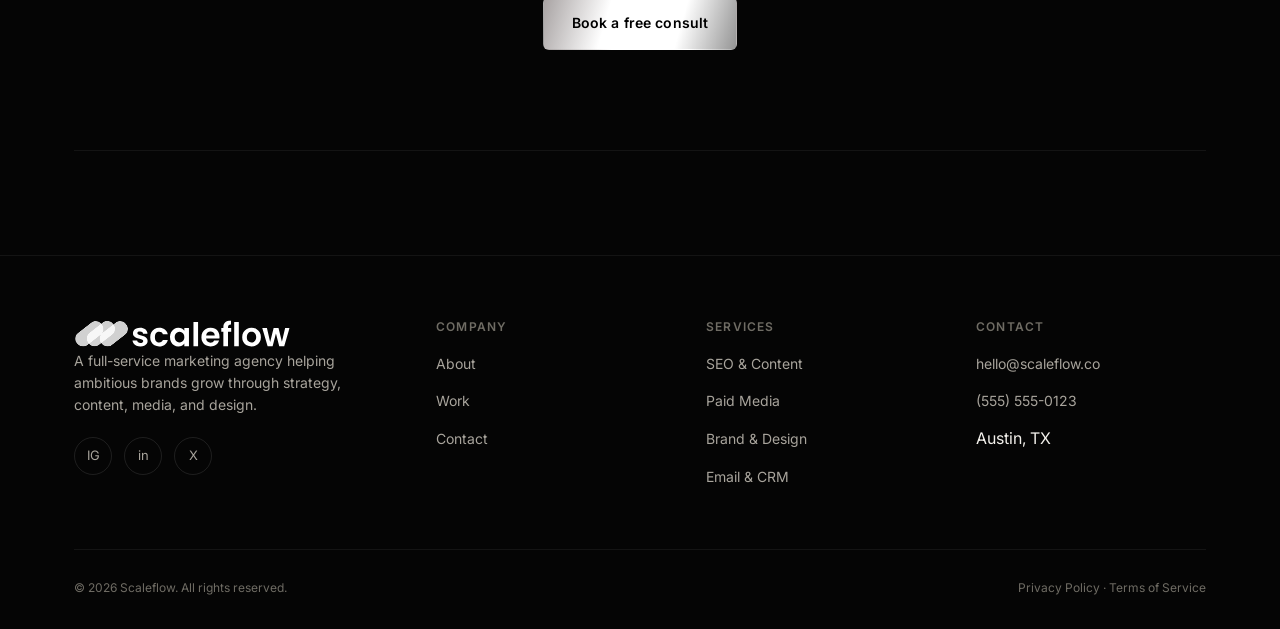
==== commit 35128d4c: "Switch to the final logo file: Scaleflow-cropped (1).svg Co-Authored-By: Claude Sonnet 5 <noreply@an" ====
--- a/about.html
+++ b/about.html
@@ -14,7 +14,7 @@
 
   <header class="site-header">
     <nav class="nav">
-      <a href="index.html" class="brand"><img src="images/Scaleflow (2)-cropped.svg" alt="Scaleflow" class="brand-logo" /></a>
+      <a href="index.html" class="brand"><img src="images/Scaleflow-cropped (1).svg" alt="Scaleflow" class="brand-logo" /></a>
       <ul class="nav-links">
         <li><a href="index.html">Home</a></li>
         <li><a href="advisory.html">Advisory</a></li>
@@ -169,7 +169,7 @@
     <div class="container">
       <div class="footer-grid">
         <div class="footer-col footer-brand">
-          <a href="index.html" class="brand"><img src="images/Scaleflow (2)-cropped.svg" alt="Scaleflow" class="brand-logo" /></a>
+          <a href="index.html" class="brand"><img src="images/Scaleflow-cropped (1).svg" alt="Scaleflow" class="brand-logo" /></a>
           <p>A full-service marketing agency helping ambitious brands grow through strategy, content, media, and design.</p>
           <div class="footer-social">
             <a href="#" aria-label="Instagram">IG</a>
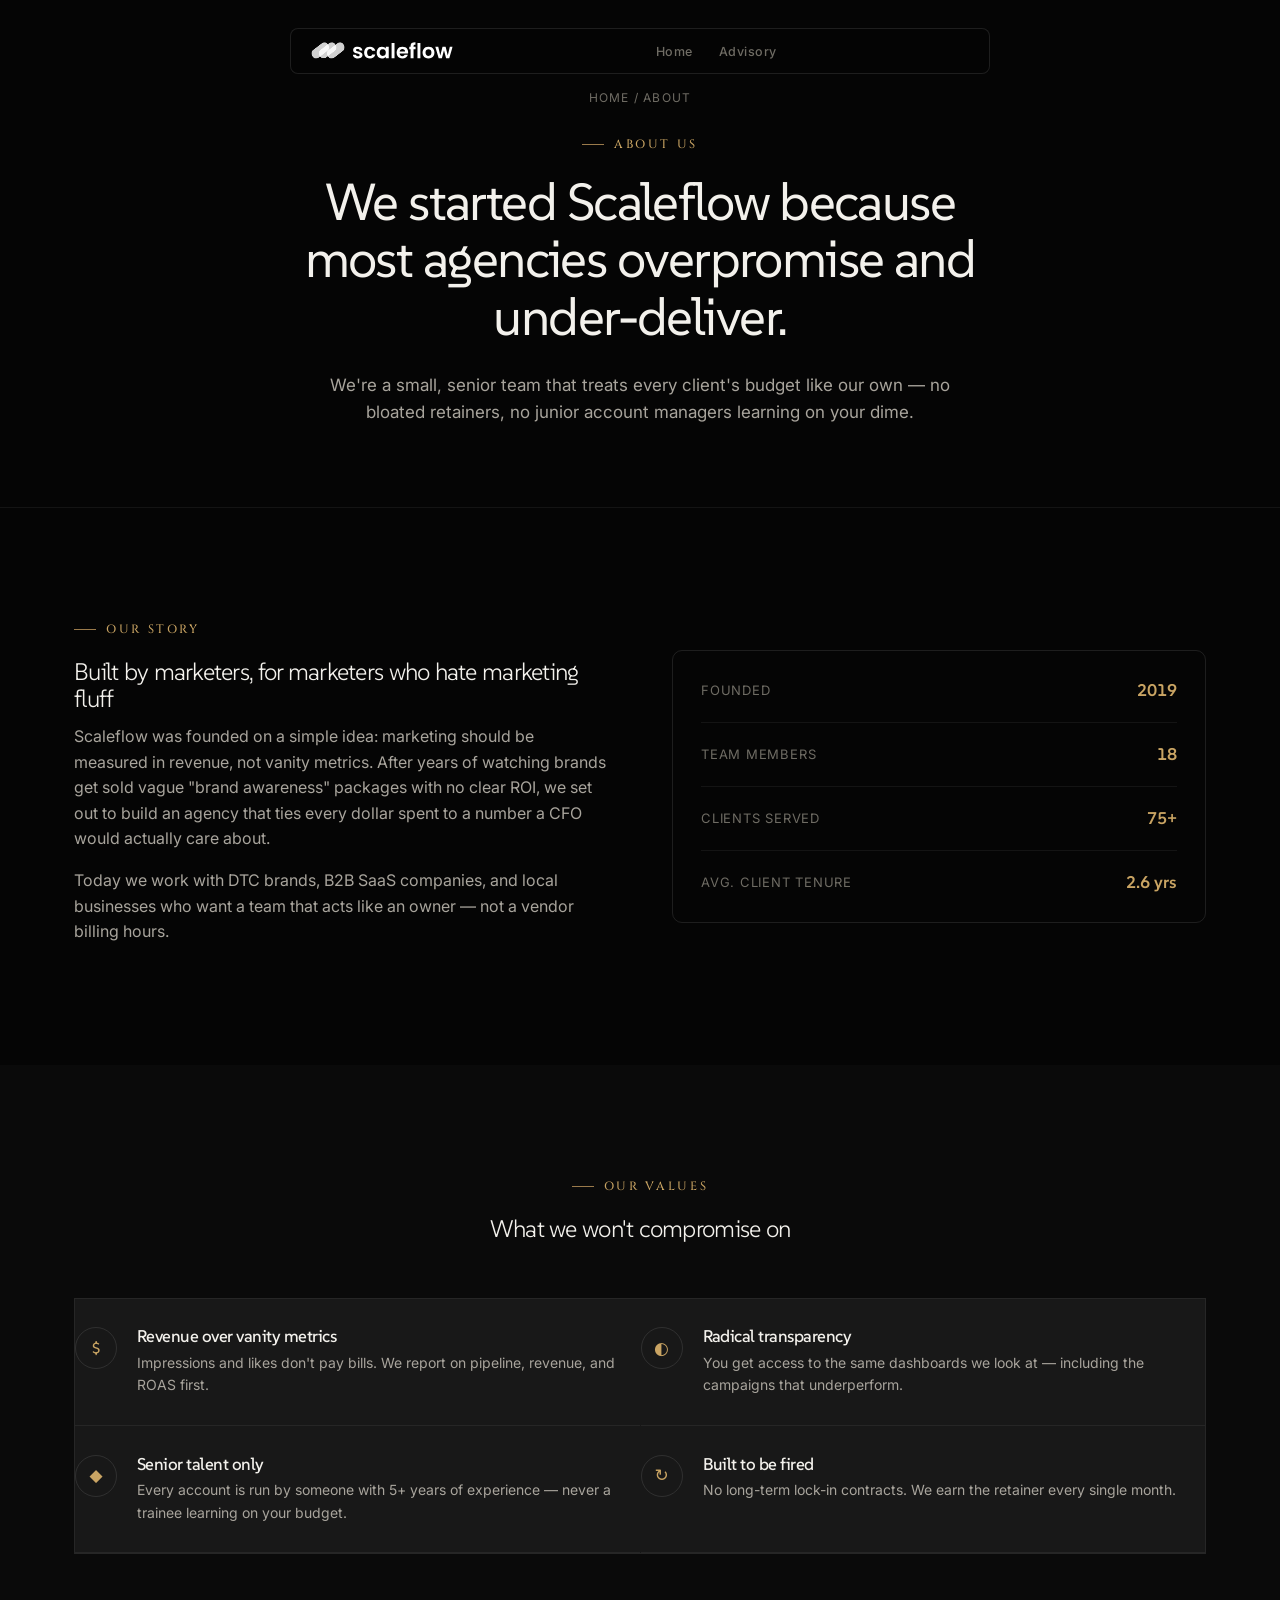
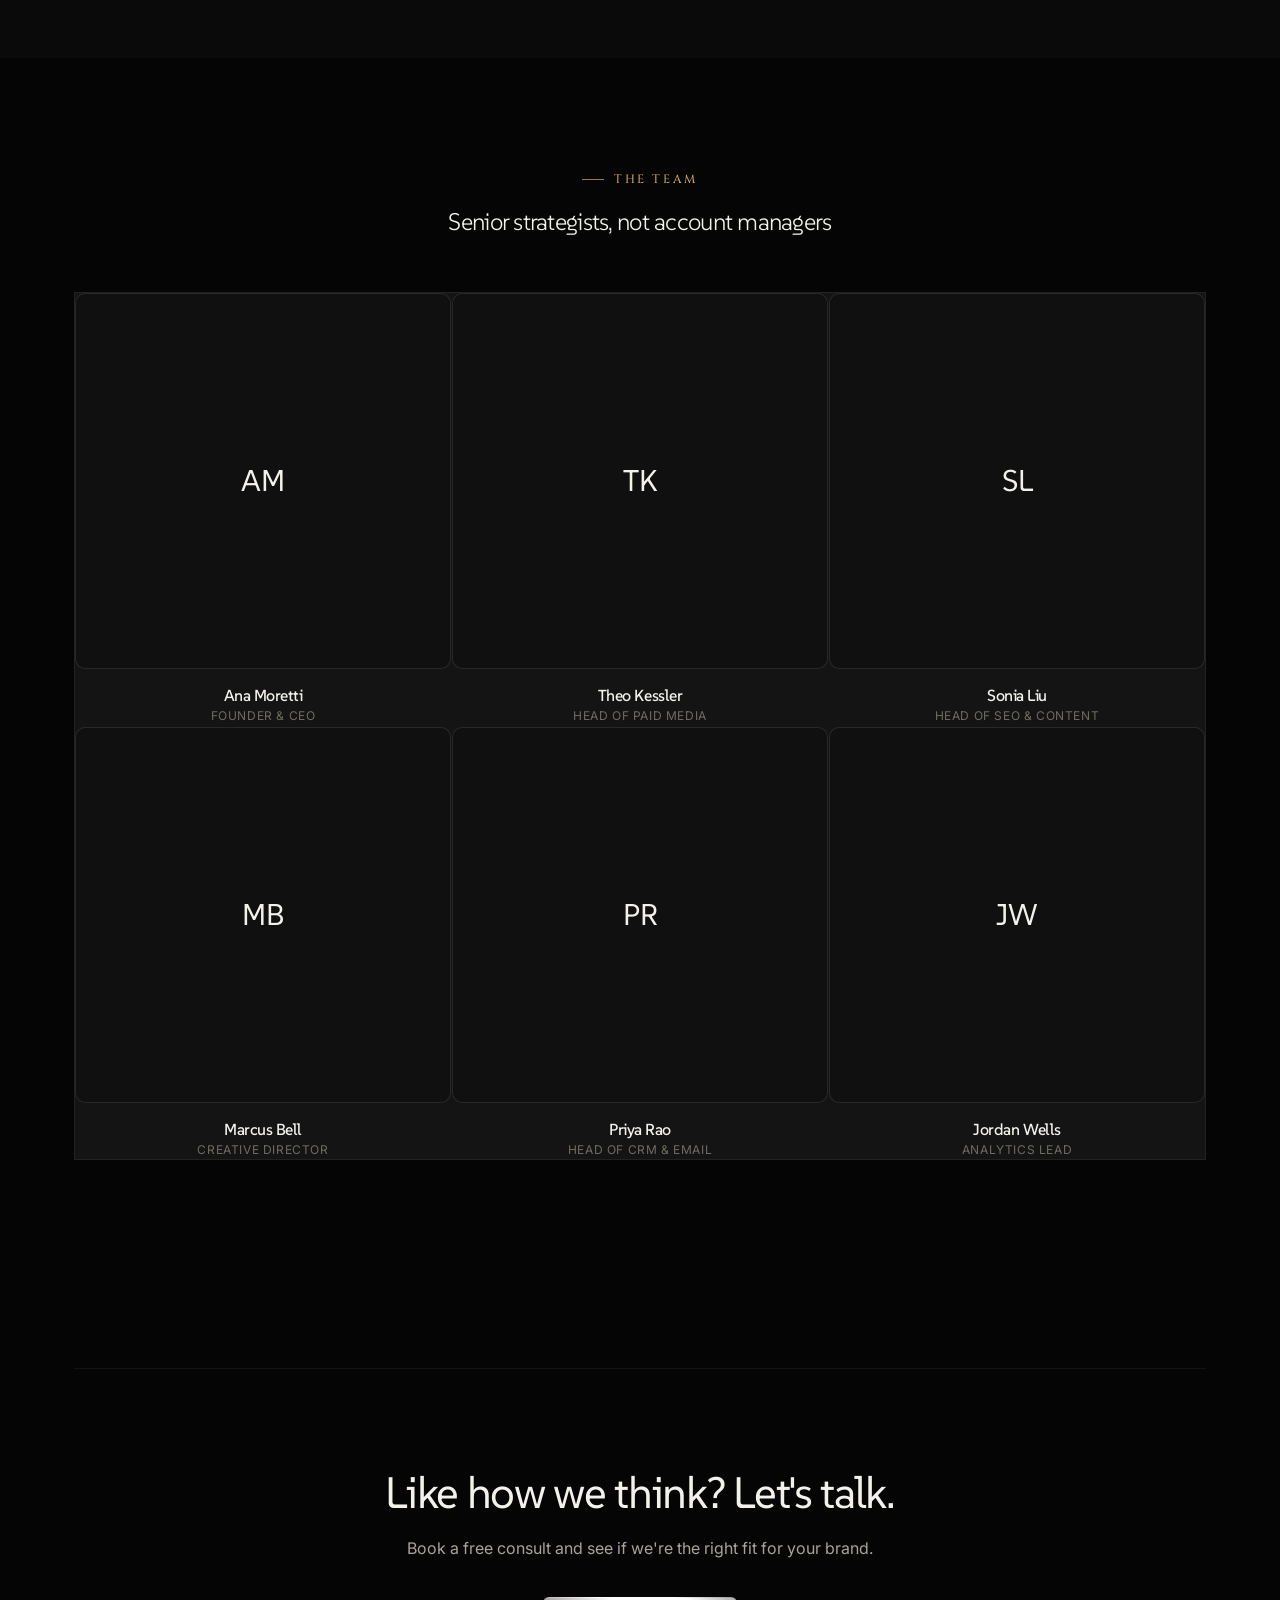
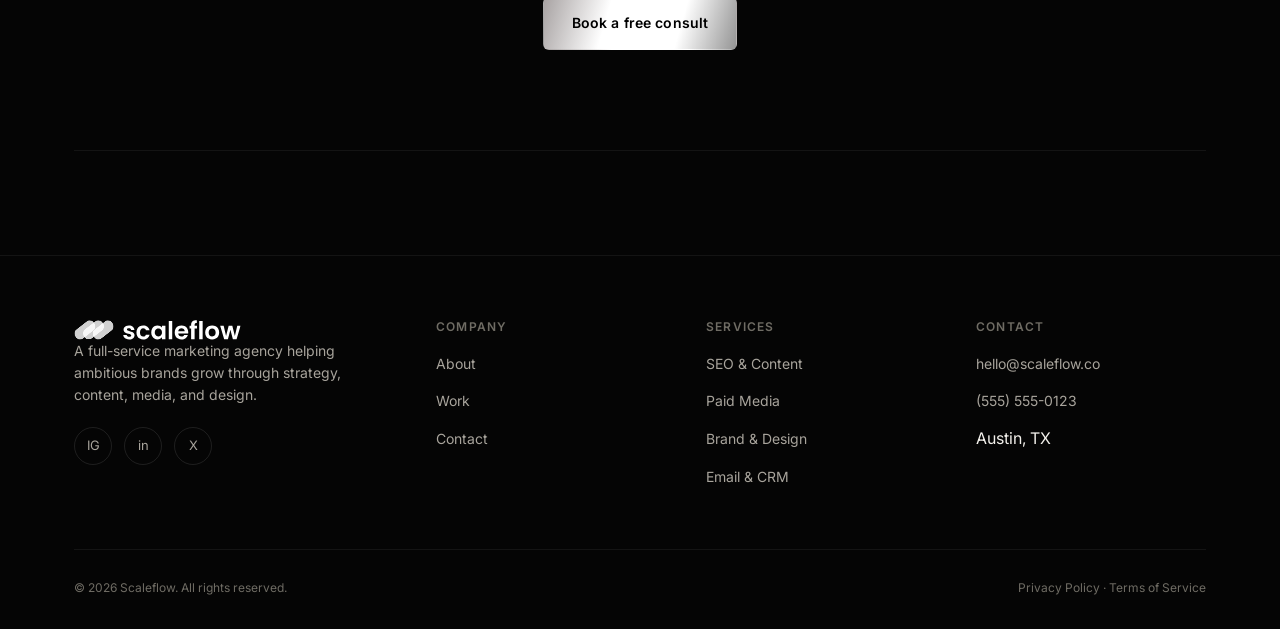
==== commit ee6bc204: "Switch to Scaleflow (3)-cropped.svg logo across all pages Co-Authored-By: Claude Sonnet 5 <noreply@a" ====
--- a/about.html
+++ b/about.html
@@ -14,7 +14,7 @@
 
   <header class="site-header">
     <nav class="nav">
-      <a href="index.html" class="brand"><img src="images/Scaleflow-cropped (1).svg" alt="Scaleflow" class="brand-logo" /></a>
+      <a href="index.html" class="brand"><img src="images/Scaleflow (3)-cropped.svg" alt="Scaleflow" class="brand-logo" /></a>
       <ul class="nav-links">
         <li><a href="index.html">Home</a></li>
         <li><a href="advisory.html">Advisory</a></li>
@@ -169,7 +169,7 @@
     <div class="container">
       <div class="footer-grid">
         <div class="footer-col footer-brand">
-          <a href="index.html" class="brand"><img src="images/Scaleflow-cropped (1).svg" alt="Scaleflow" class="brand-logo" /></a>
+          <a href="index.html" class="brand"><img src="images/Scaleflow (3)-cropped.svg" alt="Scaleflow" class="brand-logo" /></a>
           <p>A full-service marketing agency helping ambitious brands grow through strategy, content, media, and design.</p>
           <div class="footer-social">
             <a href="#" aria-label="Instagram">IG</a>
--- a/css/styles.css
+++ b/css/styles.css
@@ -227,13 +227,13 @@
 }
 
 .brand-logo {
-  height: 26px;
+  height: 17px;
   width: auto;
   display: block;
 }
 
 .footer-brand .brand-logo {
-  height: 30px;
+  height: 20px;
 }
 
 .nav-links {
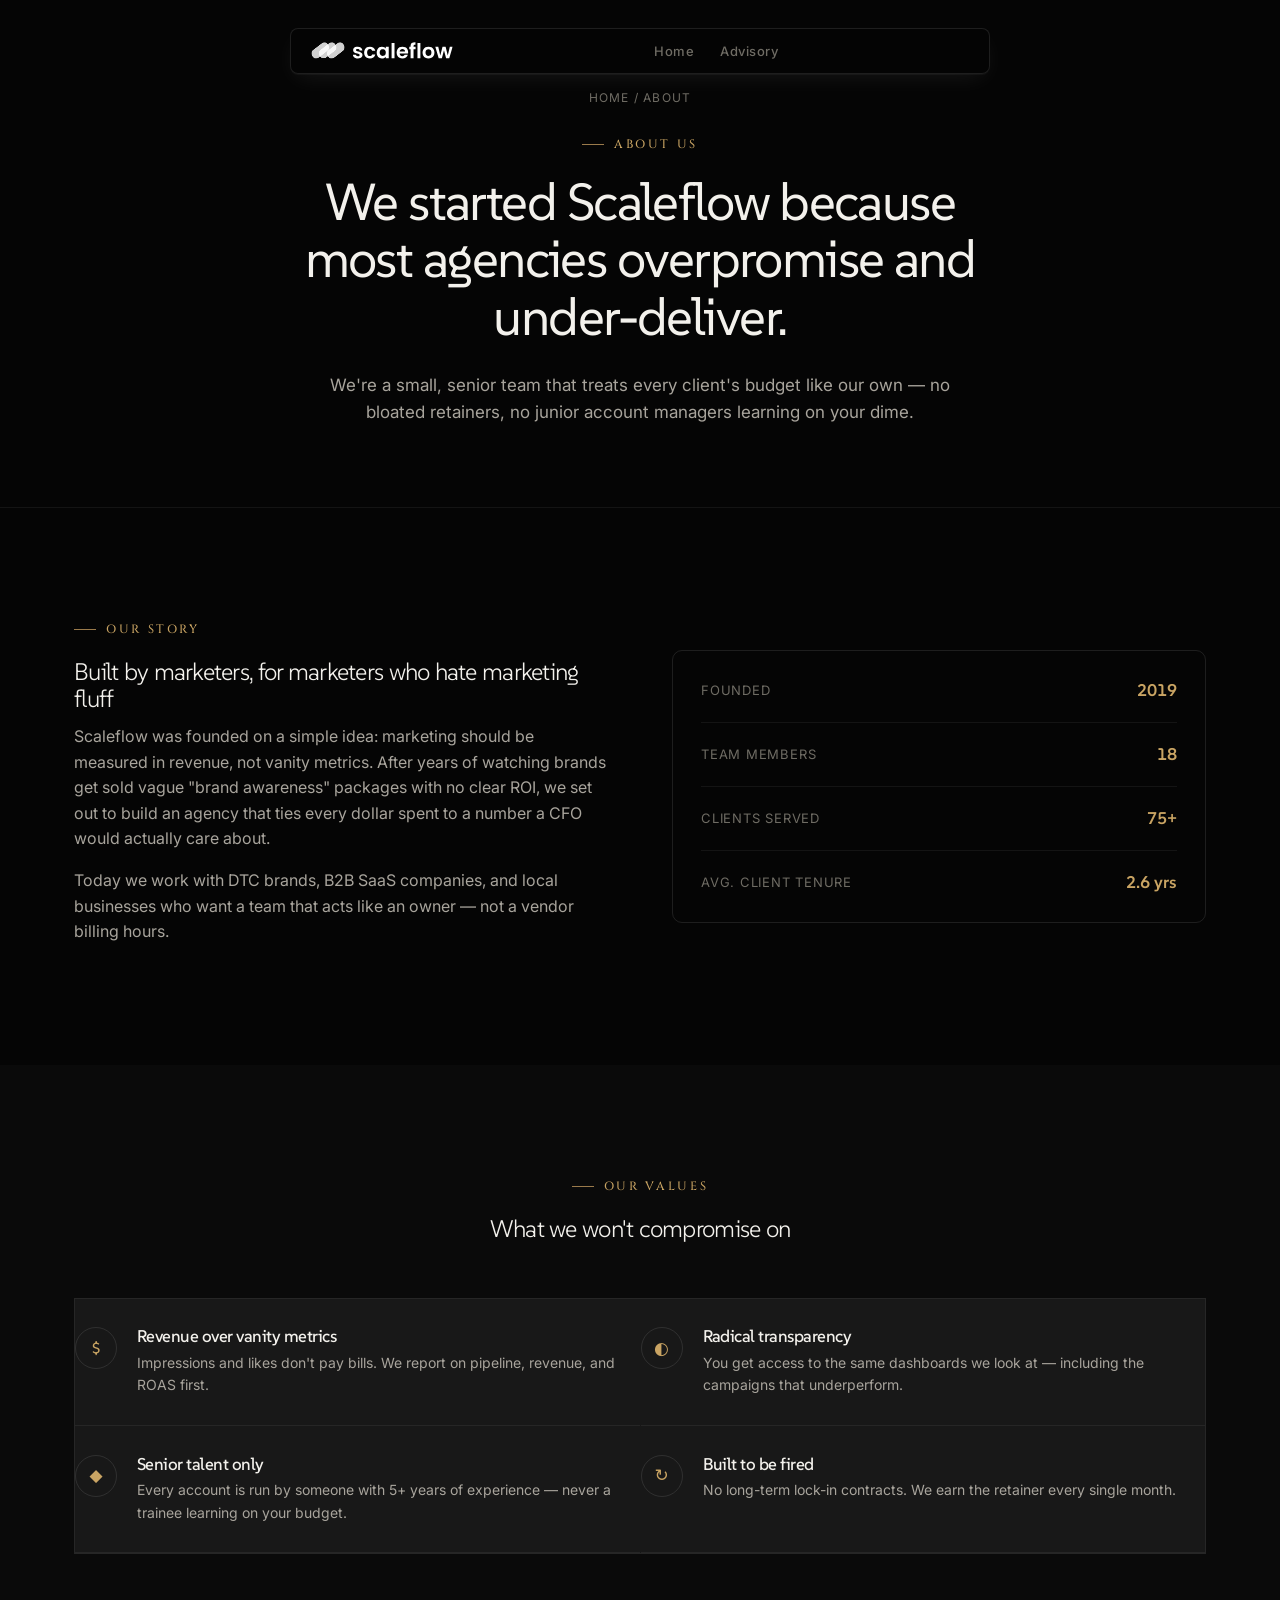
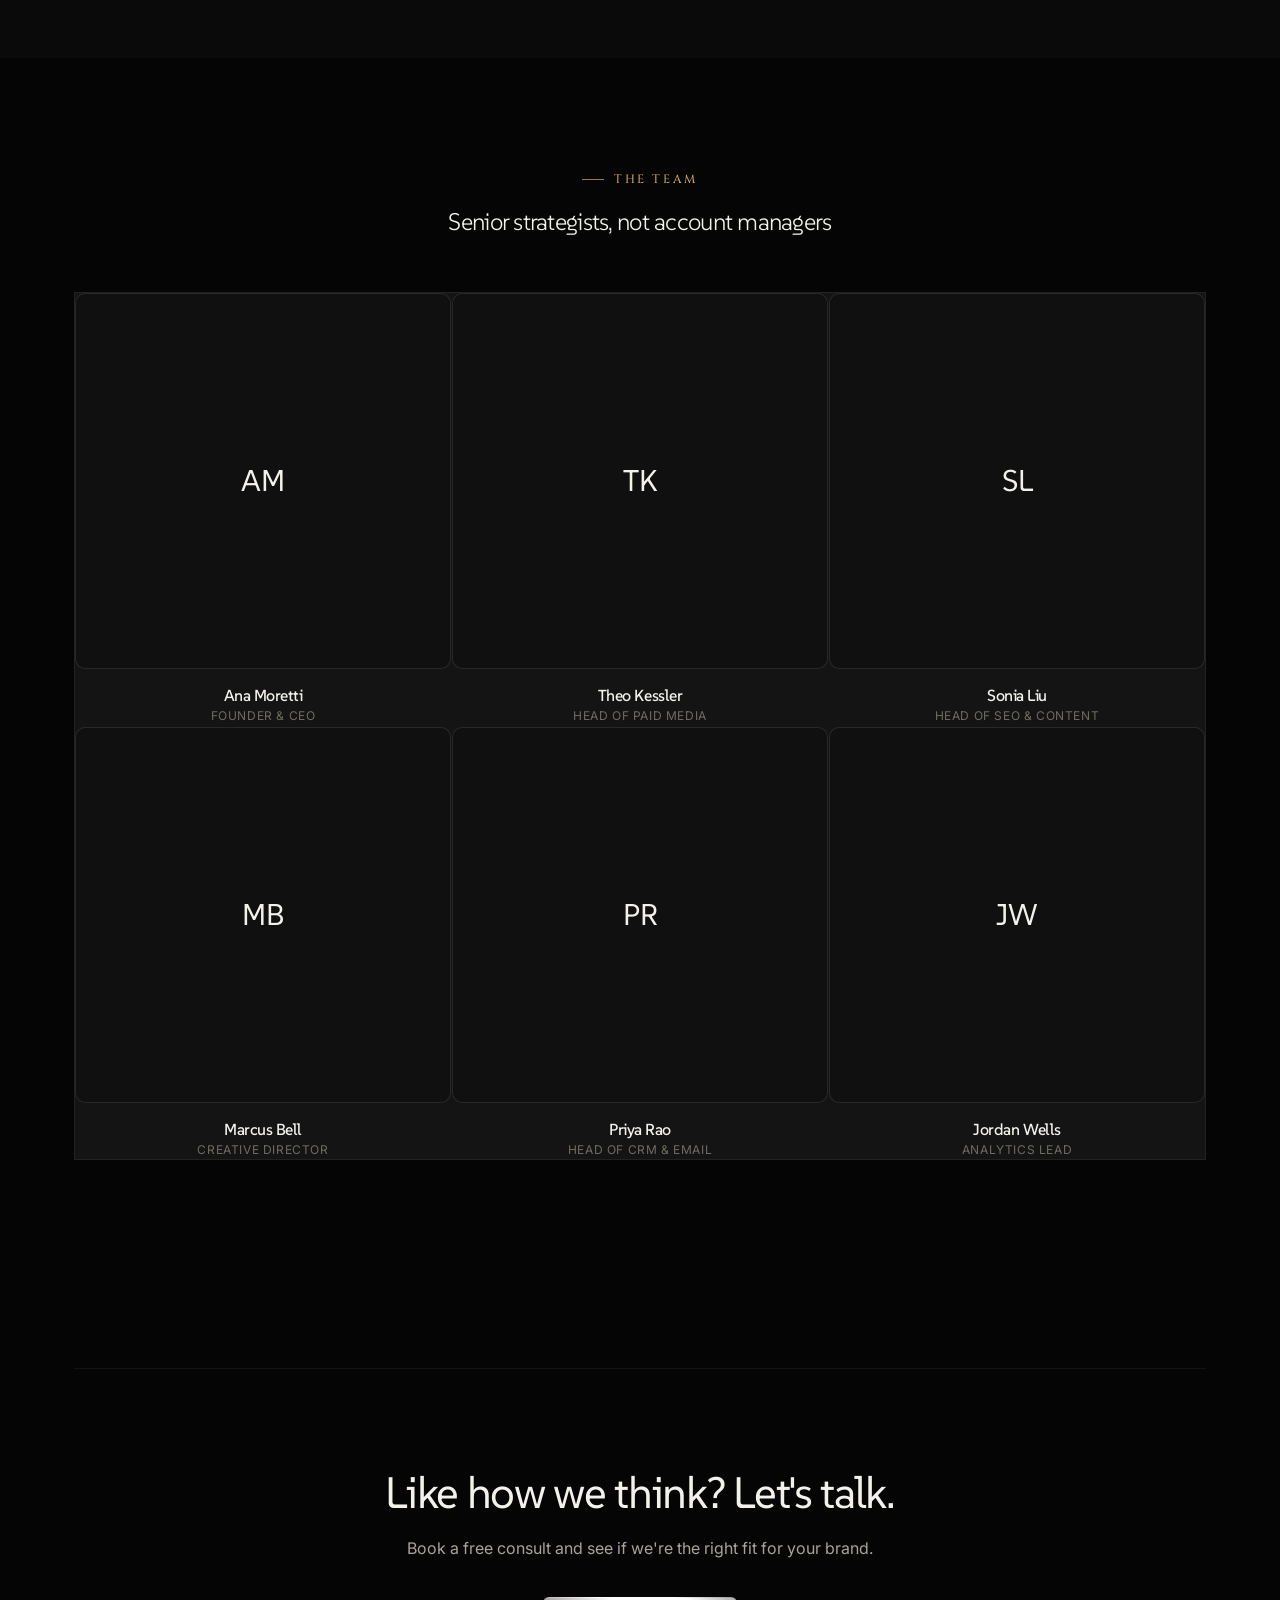
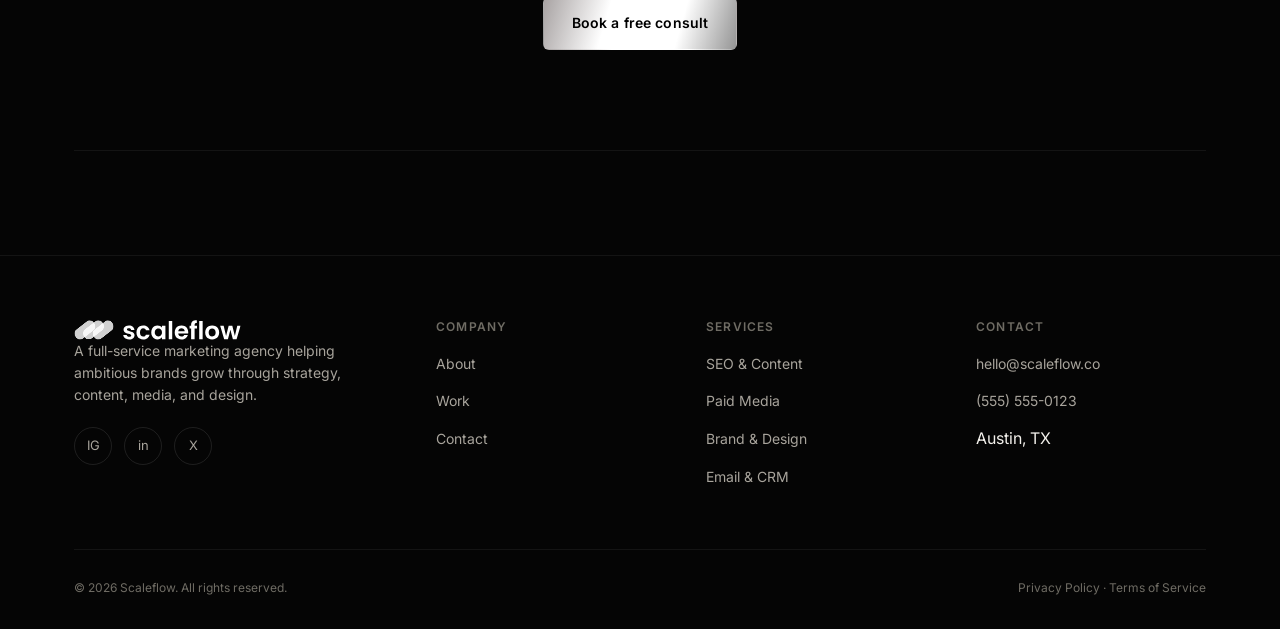
==== commit c572e176: "Replace custom smooth scroll with Lenis for a proper buttery feel The hand-rolled wheel-intercept sc" ====
--- a/about.html
+++ b/about.html
@@ -5,6 +5,7 @@
   <meta name="viewport" content="width=device-width, initial-scale=1.0" />
   <title>About — Scaleflow</title>
   <meta name="description" content="Meet Scaleflow — our story, values, and the team behind the work." />
+  <link rel="icon" type="image/svg+xml" href="images/Scaleflow (1).svg" />
   <link rel="preconnect" href="https://fonts.googleapis.com" />
   <link rel="preconnect" href="https://fonts.gstatic.com" crossorigin />
   <link href="https://fonts.googleapis.com/css2?family=Inter:wght@400;500;600;700&family=Outfit:wght@300;400;500;600;700&family=SUSE:wght@300;400;500;600&family=Cinzel:wght@400;500;600&display=swap" rel="stylesheet" />
@@ -210,6 +211,7 @@
     </div>
   </footer>
 
+  <script src="js/vendor/lenis.min.js"></script>
   <script src="js/main.js"></script>
 </body>
 </html>
--- a/css/styles.css
+++ b/css/styles.css
@@ -180,6 +180,11 @@
 
 .btn-ghost:hover {
   border-color: rgba(255, 255, 255, 0.4);
+  box-shadow: 0 0 14px rgba(255, 255, 255, 0.06);
+}
+
+.btn-primary:hover {
+  box-shadow: 0 0 16px rgba(255, 255, 255, 0.14);
 }
 
 .btn-block {
@@ -200,7 +205,8 @@
   background: rgba(5, 5, 5, 0.88);
   backdrop-filter: blur(14px);
   -webkit-backdrop-filter: blur(14px);
-  transition: border-color 0.3s ease, background 0.3s ease;
+  box-shadow: 0 8px 24px -6px rgba(255, 255, 255, 0.08), 0 1px 0 rgba(255, 255, 255, 0.04);
+  transition: border-color 0.3s ease, background 0.3s ease, box-shadow 0.3s ease;
 }
 
 @media (min-width: 900px) {
@@ -246,7 +252,7 @@
   display: inline-flex;
   align-items: center;
   gap: 7px;
-  font-size: 12.5px;
+  font-size: 13px;
   font-weight: 500;
   letter-spacing: 0.04em;
   color: var(--color-text-faint);
@@ -255,6 +261,7 @@
 
 .nav-links a:hover {
   opacity: 0.75;
+  text-shadow: 0 0 8px rgba(255, 255, 255, 0.22);
 }
 
 .nav-links a.active {
@@ -523,11 +530,12 @@
 .card {
   background: var(--color-bg);
   padding: 36px 32px;
-  transition: background 0.2s ease;
+  transition: background 0.2s ease, box-shadow 0.3s ease;
 }
 
 .card:hover {
   background: var(--color-surface);
+  box-shadow: inset 0 0 40px rgba(255, 255, 255, 0.025), 0 0 18px rgba(255, 255, 255, 0.03);
 }
 
 .card-icon {
@@ -548,6 +556,7 @@
 .value-item:hover .card-icon,
 .contact-info-item:hover .card-icon {
   border-color: var(--color-accent-deep);
+  box-shadow: 0 0 12px rgba(255, 255, 255, 0.08);
 }
 
 .card h3 {
@@ -616,11 +625,12 @@
 .work-card {
   overflow: hidden;
   background: var(--color-bg);
-  transition: background 0.2s ease;
+  transition: background 0.2s ease, box-shadow 0.3s ease;
 }
 
 .work-card:hover {
   background: var(--color-surface);
+  box-shadow: inset 0 0 40px rgba(255, 255, 255, 0.025), 0 0 18px rgba(255, 255, 255, 0.03);
 }
 
 .work-thumb {
@@ -699,6 +709,7 @@
 .filter-btn:hover {
   color: var(--color-text);
   border-color: rgba(255, 255, 255, 0.4);
+  box-shadow: 0 0 12px rgba(255, 255, 255, 0.06);
 }
 
 .filter-btn.active {
@@ -713,6 +724,12 @@
 .testimonial-card {
   background: var(--color-bg);
   padding: 36px 32px;
+  transition: background 0.2s ease, box-shadow 0.3s ease;
+}
+
+.testimonial-card:hover {
+  background: var(--color-surface);
+  box-shadow: inset 0 0 40px rgba(255, 255, 255, 0.025), 0 0 18px rgba(255, 255, 255, 0.03);
 }
 
 .stars {
@@ -748,6 +765,11 @@
   font-weight: 500;
   font-family: var(--font-display);
   font-size: 14px;
+  transition: box-shadow 0.3s ease;
+}
+
+.testimonial-card:hover .avatar {
+  box-shadow: 0 0 12px rgba(255, 255, 255, 0.08);
 }
 
 .testimonial-person .name {
@@ -874,6 +896,7 @@
 .footer-social a:hover {
   border-color: var(--color-accent-deep);
   color: var(--color-accent);
+  box-shadow: 0 0 12px rgba(255, 255, 255, 0.08);
 }
 
 .footer-bottom {
@@ -985,6 +1008,12 @@
   padding: 40px 32px;
   display: flex;
   flex-direction: column;
+  transition: border-color 0.3s ease, box-shadow 0.3s ease;
+}
+
+.pricing-card:hover {
+  border-color: rgba(255, 255, 255, 0.25);
+  box-shadow: 0 0 20px rgba(255, 255, 255, 0.05);
 }
 
 .pricing-card.featured {
@@ -1069,6 +1098,12 @@
   font-weight: 400;
   color: var(--color-text);
   margin-bottom: 18px;
+  transition: box-shadow 0.3s ease, border-color 0.3s ease;
+}
+
+.team-card:hover .team-avatar {
+  border-color: rgba(255, 255, 255, 0.25);
+  box-shadow: 0 0 20px rgba(255, 255, 255, 0.07);
 }
 
 .team-card h3 {
@@ -1092,6 +1127,11 @@
   align-items: flex-start;
   padding: 28px 0;
   border-bottom: 1px solid var(--color-border-soft);
+  transition: border-color 0.3s ease;
+}
+
+.value-item:hover {
+  border-color: rgba(255, 255, 255, 0.18);
 }
 
 .value-item .card-icon {
@@ -1185,6 +1225,7 @@
 .form-field textarea:focus {
   outline: none;
   border-color: var(--color-accent-deep);
+  box-shadow: 0 0 14px rgba(255, 255, 255, 0.05);
 }
 
 .form-field textarea {
@@ -1252,6 +1293,12 @@
   border: 1px solid var(--color-border-soft);
   border-radius: var(--radius-sm);
   padding: 0 22px;
+  transition: border-color 0.3s ease, box-shadow 0.3s ease;
+}
+
+.faq-item:hover {
+  border-color: rgba(255, 255, 255, 0.2);
+  box-shadow: 0 0 14px rgba(255, 255, 255, 0.04);
 }
 
 .faq-question {
@@ -1405,7 +1452,7 @@
   text-align: center;
   background:
     radial-gradient(ellipse 80% 60% at 50% 20%, rgba(255, 255, 255, 0.08), transparent 60%),
-    linear-gradient(180deg, #131313 0%, #050505 65%, #000 100%);
+    linear-gradient(180deg, #131313 0%, #050505 55%, rgba(5, 5, 5, 0) 100%);
 }
 
 .real-hero::before {
@@ -1421,18 +1468,29 @@
   );
 }
 
+.hero-work-wrap {
+  position: relative;
+  overflow: hidden;
+}
+
+.hero-work-wrap > section {
+  position: relative;
+  z-index: 1;
+}
+
 .world-dots {
   position: absolute;
+  z-index: 0;
   left: 50%;
-  bottom: -6%;
+  bottom: 0;
   top: auto;
   transform: translateX(-50%);
   width: min(1400px, 150%);
   max-width: none;
   opacity: 0.16;
   pointer-events: none;
-  -webkit-mask-image: linear-gradient(to top, black 0%, black 8%, transparent 28%);
-  mask-image: linear-gradient(to top, black 0%, black 8%, transparent 28%);
+  -webkit-mask-image: linear-gradient(to bottom, transparent 0%, transparent 28%, black 55%, black 85%, transparent 100%);
+  mask-image: linear-gradient(to bottom, transparent 0%, transparent 28%, black 55%, black 85%, transparent 100%);
 }
 
 .real-hero .container {
@@ -1474,10 +1532,6 @@
   gap: 16px;
   width: max-content;
   animation: marquee-scroll 34s linear infinite;
-}
-
-.brand-marquee-wrap:hover .brand-marquee-track {
-  animation-play-state: paused;
 }
 
 @media (prefers-reduced-motion: reduce) {
@@ -1498,6 +1552,11 @@
   display: flex;
   align-items: center;
   justify-content: center;
+  transition: box-shadow 0.3s ease;
+}
+
+.brand-tile:hover {
+  box-shadow: 0 0 22px rgba(255, 255, 255, 0.06);
 }
 
 .brand-tile::after {
@@ -1556,16 +1615,24 @@
   font-family: var(--font-body);
   font-size: 13px;
   color: var(--color-text-dim);
+  transition: box-shadow 0.3s ease, border-color 0.3s ease;
+}
+
+.stat-strip-item:hover .label {
+  border-color: rgba(255, 255, 255, 0.14);
+  box-shadow: 0 0 12px rgba(255, 255, 255, 0.06);
 }
 
 .stat-strip-item .num {
   margin-top: 8px;
   font-family: var(--font-display);
-  font-weight: 300;
+  font-weight: 600;
   font-size: clamp(28px, 3.4vw, 41px);
   line-height: 1.2;
   color: #fff;
   white-space: nowrap;
+  text-rendering: optimizeLegibility;
+  -webkit-font-smoothing: antialiased;
 }
 
 /* ---------- founders ---------- */
@@ -1599,11 +1666,12 @@
   border: 1px solid rgba(255, 255, 255, 0.12);
   overflow: hidden;
   background: linear-gradient(160deg, var(--founder-tone, #2a2a2a), #0a0a0a 75%);
-  transition: transform 0.4s ease;
+  transition: transform 0.4s ease, box-shadow 0.4s ease;
 }
 
 .founder-card:hover {
   transform: scale(1.01);
+  box-shadow: 0 0 24px rgba(255, 255, 255, 0.07);
 }
 
 .founder-card::after {
@@ -1673,10 +1741,6 @@
   animation: marquee-scroll 50s linear infinite;
 }
 
-.accolade-strip:hover .accolade-track {
-  animation-play-state: paused;
-}
-
 @media (prefers-reduced-motion: reduce) {
   .accolade-track {
     animation: none;
@@ -1694,6 +1758,14 @@
   box-shadow:
     inset 0 1px 0 0 rgba(255, 255, 255, 0.1),
     0 30px 50px 0 rgba(0, 0, 0, 0.4);
+  transition: box-shadow 0.35s ease;
+}
+
+.accolade-card:hover {
+  box-shadow:
+    inset 0 1px 0 0 rgba(255, 255, 255, 0.1),
+    0 30px 50px 0 rgba(0, 0, 0, 0.4),
+    0 0 26px rgba(255, 255, 255, 0.07);
 }
 
 @media (min-width: 640px) {
@@ -1768,6 +1840,12 @@
   border: 1px solid rgba(255, 255, 255, 0.12);
   background: #000;
   padding: 20px;
+  transition: border-color 0.3s ease, box-shadow 0.3s ease;
+}
+
+.blueprint-card:hover {
+  border-color: rgba(255, 255, 255, 0.2);
+  box-shadow: 0 0 22px rgba(255, 255, 255, 0.05);
 }
 
 .blueprint-media {
@@ -1818,6 +1896,12 @@
   border: 1px solid rgba(255, 255, 255, 0.1);
   overflow: hidden;
   background: linear-gradient(155deg, var(--inside-tone, #1e1e1e), #0a0a0a 70%);
+  transition: border-color 0.3s ease, box-shadow 0.3s ease;
+}
+
+.inside-card:hover {
+  border-color: rgba(255, 255, 255, 0.18);
+  box-shadow: 0 0 22px rgba(255, 255, 255, 0.06);
 }
 
 .inside-text {
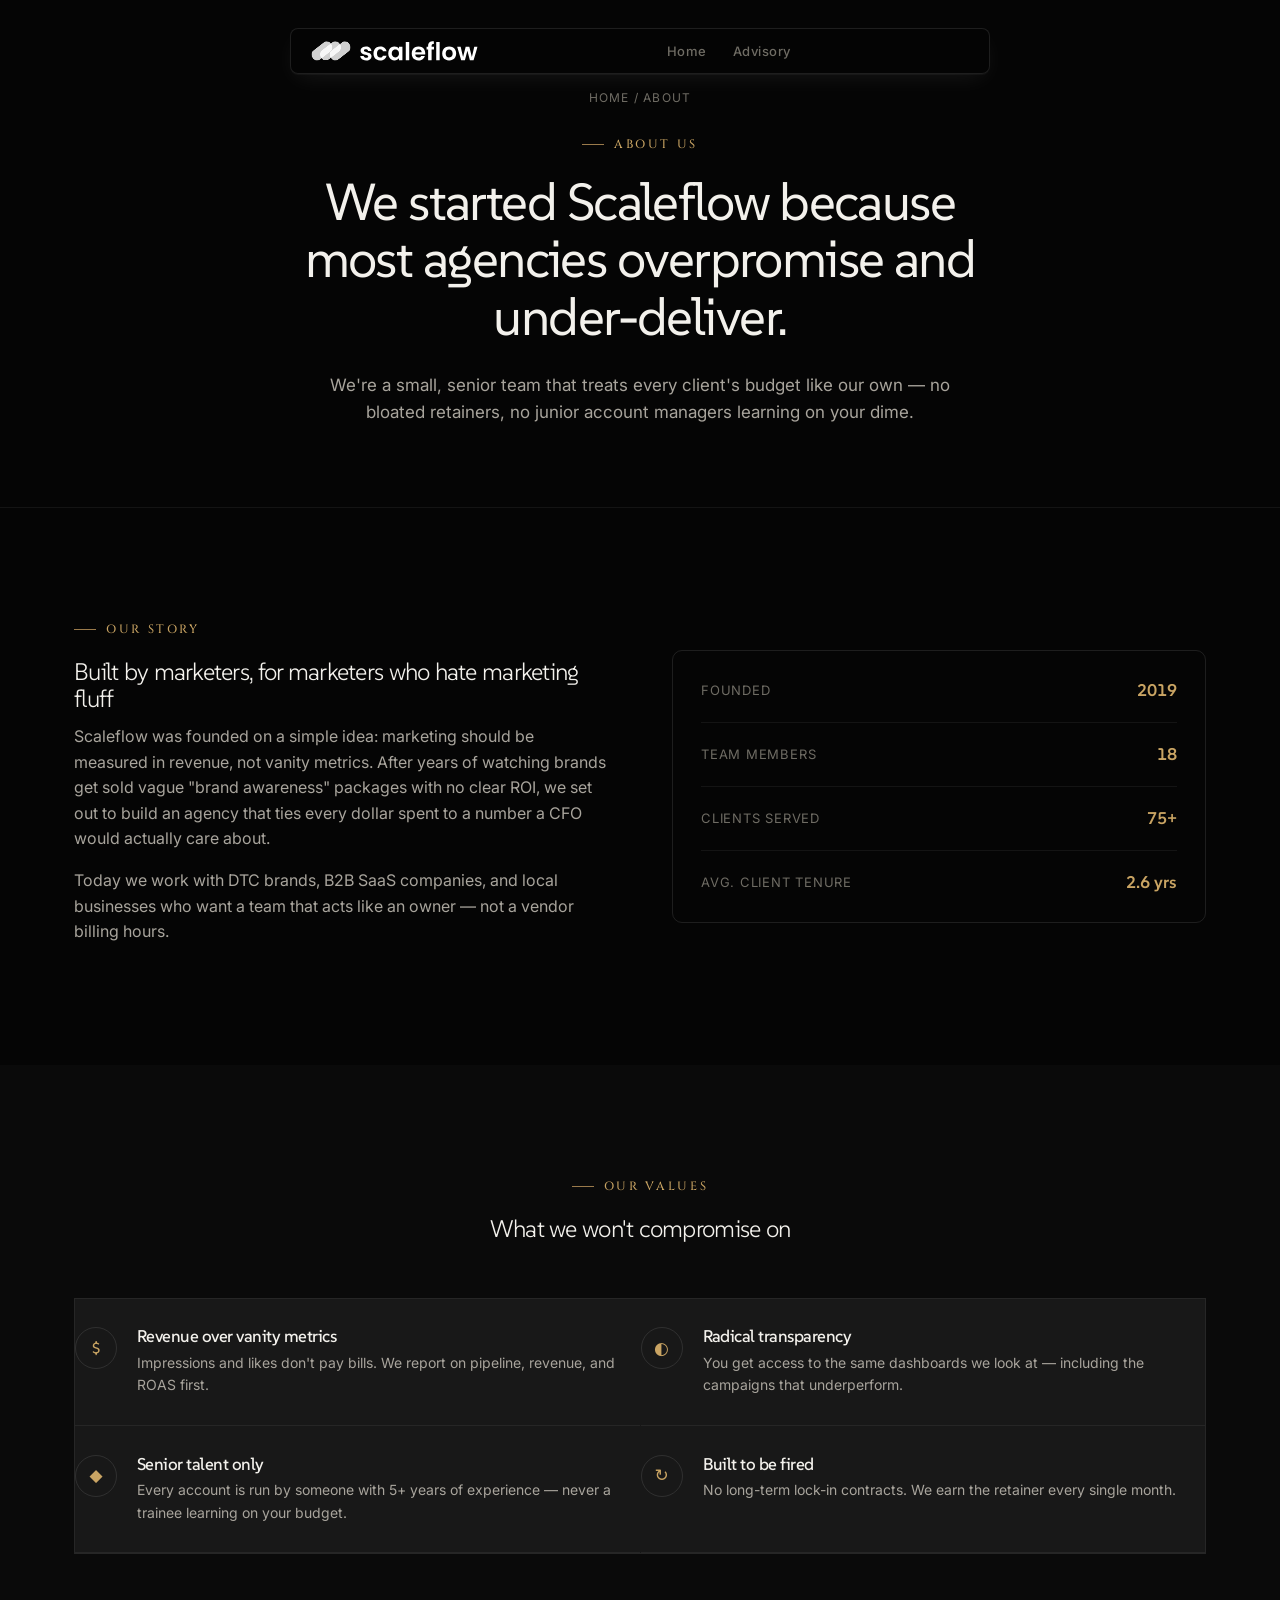
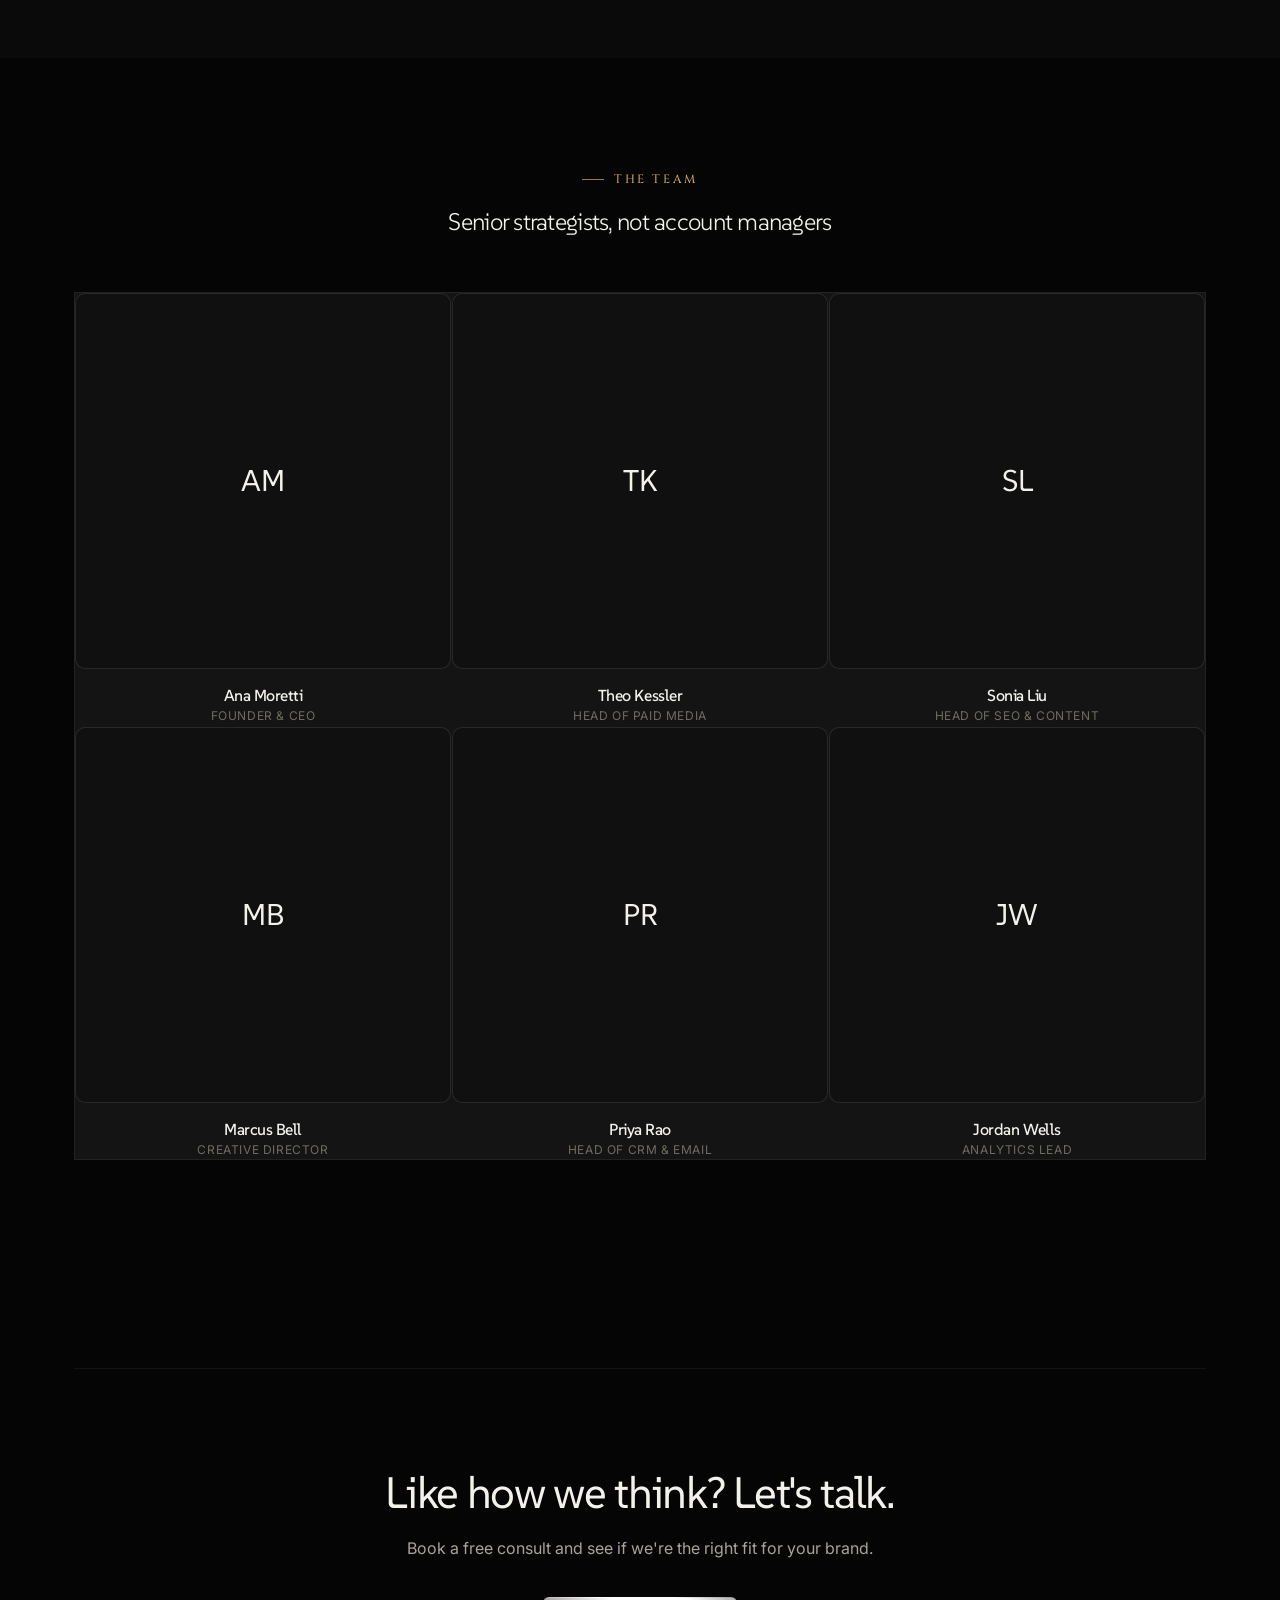
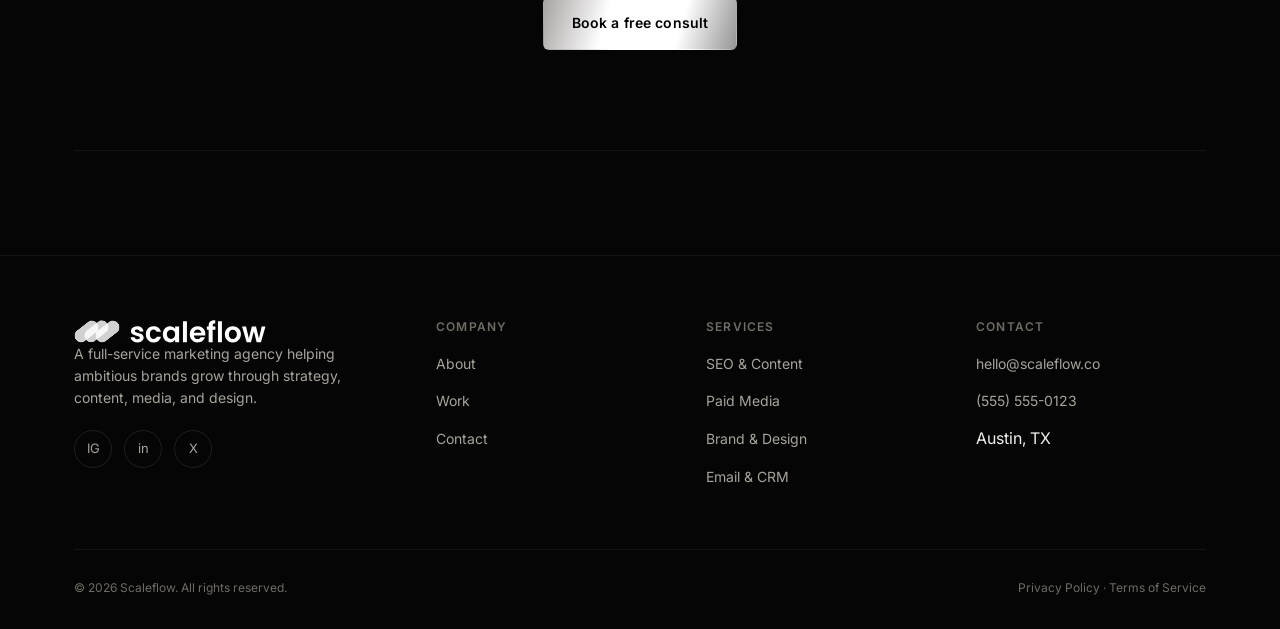
==== commit 430e8583: "Add numbered section tags and handwritten script accents, inspired by inthebrandlab.com Adds a [ 01 " ====
--- a/about.html
+++ b/about.html
@@ -8,7 +8,7 @@
   <link rel="icon" type="image/svg+xml" href="images/Scaleflow (1).svg" />
   <link rel="preconnect" href="https://fonts.googleapis.com" />
   <link rel="preconnect" href="https://fonts.gstatic.com" crossorigin />
-  <link href="https://fonts.googleapis.com/css2?family=Inter:wght@400;500;600;700&family=Outfit:wght@300;400;500;600;700&family=SUSE:wght@300;400;500;600&family=Cinzel:wght@400;500;600&display=swap" rel="stylesheet" />
+  <link href="https://fonts.googleapis.com/css2?family=Inter:wght@400;500;600;700&family=Outfit:wght@300;400;500;600;700&family=SUSE:wght@300;400;500;600&family=Cinzel:wght@400;500;600&family=Caveat:wght@500;600;700&display=swap" rel="stylesheet" />
   <link rel="stylesheet" href="css/styles.css" />
 </head>
 <body>
@@ -209,9 +209,6 @@
         <span>Privacy Policy · Terms of Service</span>
       </div>
     </div>
-  </footer>
-
-  <script src="js/vendor/lenis.min.js"></script>
-  <script src="js/main.js"></script>
+  </footer>  <script src="js/main.js"></script>
 </body>
 </html>
--- a/css/styles.css
+++ b/css/styles.css
@@ -21,6 +21,7 @@
   --font-name: "Outfit", system-ui, -apple-system, sans-serif;
   --font-serif: "Cinzel", "Iowan Old Style", "Palatino Linotype", serif;
   --font-body: "Inter", system-ui, -apple-system, sans-serif;
+  --font-script: "Caveat", cursive;
 
   --container: 1180px;
   --radius-sm: 6px;
@@ -134,6 +135,32 @@
 
 .section-head.center .eyebrow {
   justify-content: center;
+}
+
+/* ---------- section tag (numbered label + script accent) ---------- */
+
+.section-tag {
+  display: flex;
+  flex-direction: column;
+  align-items: center;
+  gap: 6px;
+  margin-bottom: 14px;
+}
+
+.section-tag .section-num {
+  font-family: var(--font-body);
+  font-size: 12px;
+  font-weight: 600;
+  letter-spacing: 0.12em;
+  color: var(--color-text-faint);
+}
+
+.section-tag .script-label {
+  font-family: var(--font-script);
+  font-size: 30px;
+  font-weight: 600;
+  color: var(--color-accent);
+  line-height: 1;
 }
 
 .section-head p {
@@ -233,13 +260,13 @@
 }
 
 .brand-logo {
-  height: 17px;
+  height: 20px;
   width: auto;
   display: block;
 }
 
 .footer-brand .brand-logo {
-  height: 20px;
+  height: 23px;
 }
 
 .nav-links {
@@ -316,13 +343,14 @@
     top: calc(100% + 10px);
     left: 0;
     right: 0;
+    min-width: 220px;
     flex-direction: column;
     align-items: flex-start;
     gap: 0;
     background: var(--color-bg-alt);
     border: 1px solid var(--color-border);
-    border-radius: 8px;
-    padding: 8px 20px 16px;
+    border-radius: 10px;
+    padding: 10px 22px;
     transform: translateY(-12px);
     opacity: 0;
     pointer-events: none;
@@ -336,9 +364,14 @@
   }
 
   .nav-links a {
-    padding: 14px 0;
+    padding: 17px 0;
     width: 100%;
-    border-bottom: 1px solid var(--color-border-soft);
+    font-size: 14px;
+    border-bottom: 1px solid var(--color-border);
+  }
+
+  .nav-links a:last-child {
+    border-bottom: none;
   }
 }
 
